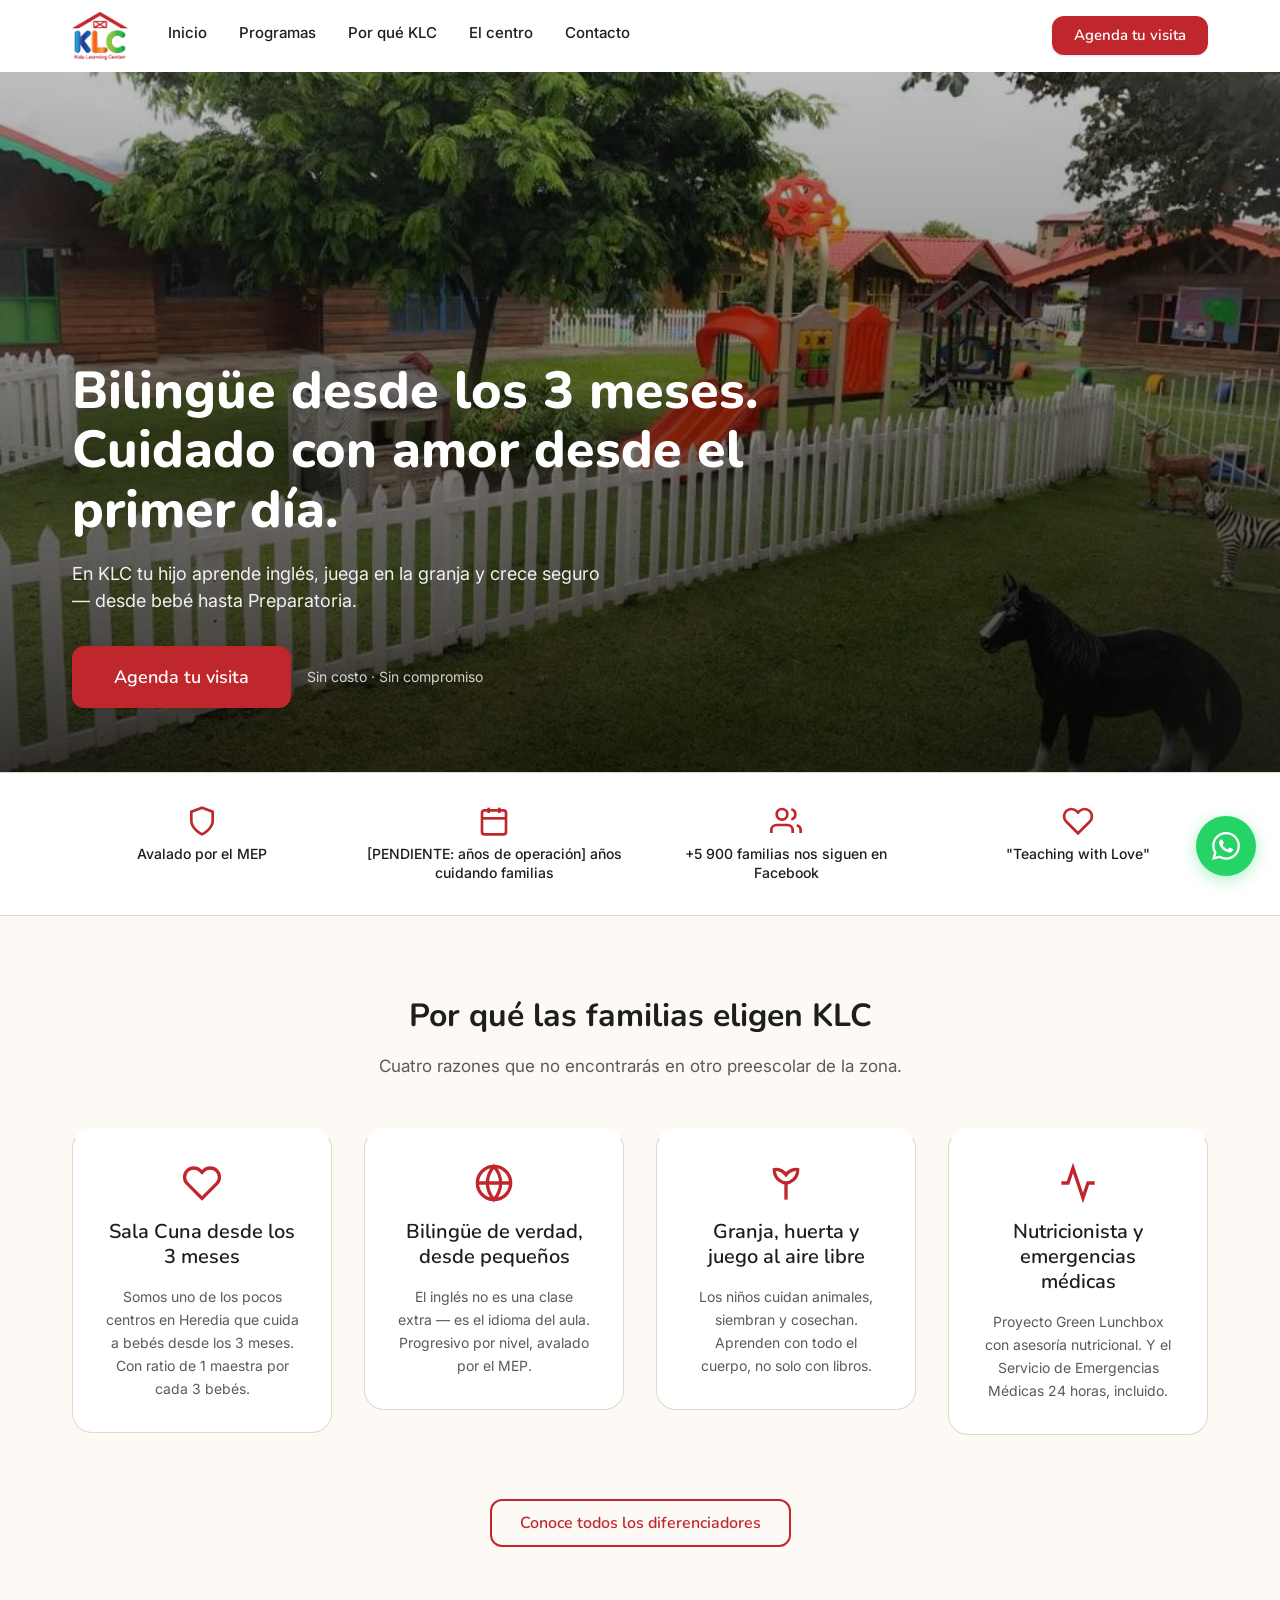
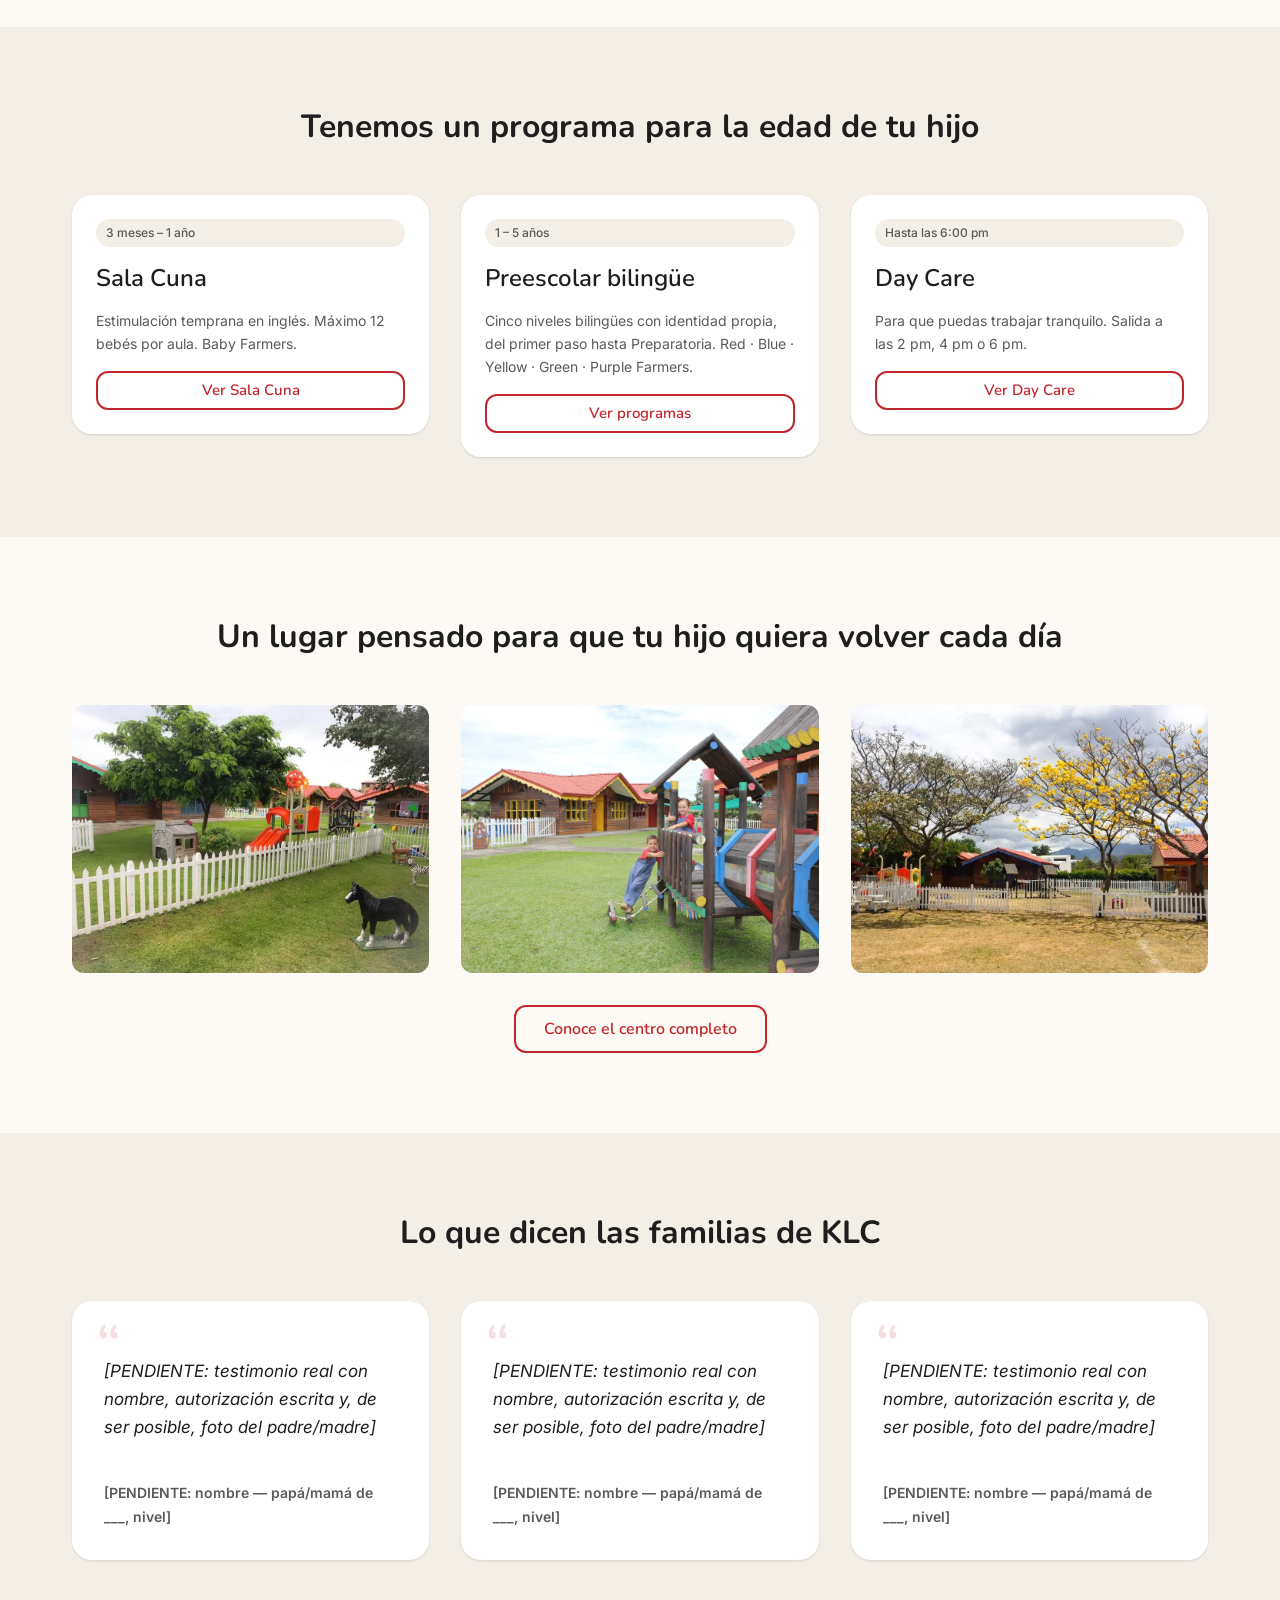
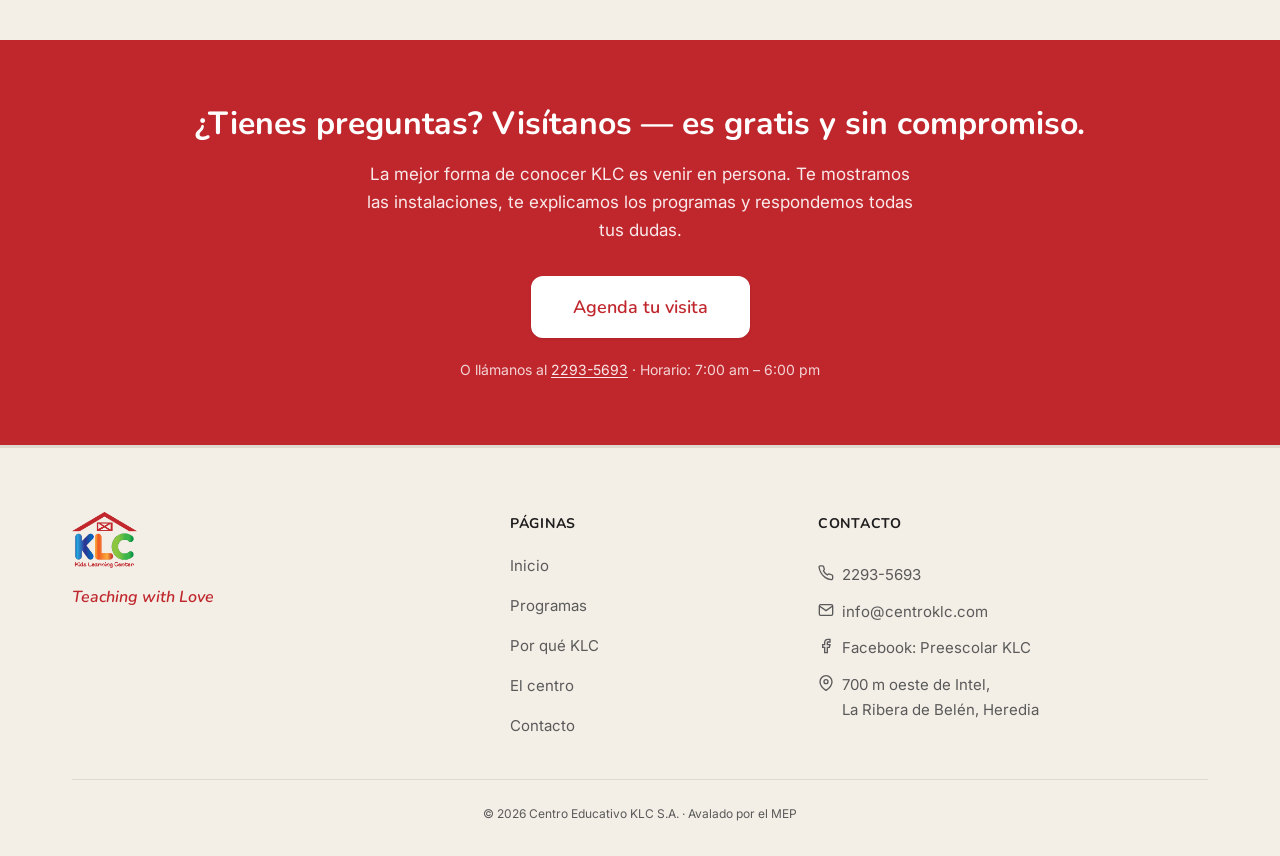
==== index.html @ 2ae2d53e "Lanzamiento inicial: sitio Centro KLC v1.0" ====
<!DOCTYPE html>
<html lang="es">
<head>
  <meta charset="UTF-8" />
  <meta name="viewport" content="width=device-width, initial-scale=1.0" />

  <!-- SEO básico -->
  <title>Centro KLC — Preescolar bilingüe en Belén, Heredia</title>
  <meta name="description" content="Preescolar bilingüe avalado por el MEP. Atendemos desde los 3 meses hasta Preparatoria en La Ribera de Belén. Agenda tu visita hoy." />
  <link rel="canonical" href="https://www.centroklc.com/" />

  <!-- Open Graph -->
  <meta property="og:title"       content="Centro KLC — Preescolar bilingüe en Belén, Heredia" />
  <meta property="og:description" content="Preescolar bilingüe avalado por el MEP. Desde los 3 meses hasta Preparatoria en La Ribera de Belén, Heredia. Agenda tu visita." />
  <meta property="og:image"       content="https://www.centroklc.com/assets/og/og-inicio.jpg" />
  <meta property="og:image:alt"   content="Centro KLC, preescolar bilingüe en La Ribera de Belén, Heredia, Costa Rica" />
  <meta property="og:url"         content="https://www.centroklc.com/" />
  <meta property="og:type"        content="website" />
  <meta property="og:locale"      content="es_CR" />
  <meta property="og:site_name"   content="Centro KLC" />

  <!-- Tipografías Google Fonts -->
  <link rel="preconnect" href="https://fonts.googleapis.com" />
  <link rel="preconnect" href="https://fonts.gstatic.com" crossorigin />
  <link href="https://fonts.googleapis.com/css2?family=Nunito:wght@600;700;800&family=Inter:wght@400;500;600&display=swap" rel="stylesheet" />

  <!-- CSS -->
  <link rel="stylesheet" href="css/tokens.css" />
  <link rel="stylesheet" href="css/main.css" />

  <!-- Schema.org: EducationalOrganization + ChildCare -->
  <script type="application/ld+json">
  {
    "@context": "https://schema.org",
    "@type": ["EducationalOrganization", "ChildCare"],
    "name": "Centro KLC — Kids Learning Center",
    "alternateName": "Centro KLC",
    "legalName": "Centro Educativo KLC S.A.",
    "description": "Preescolar bilingüe privado avalado por el MEP. Atendemos niños desde los 3 meses hasta Preparatoria en La Ribera de Belén, Heredia, Costa Rica.",
    "url": "https://www.centroklc.com",
    "logo": "https://www.centroklc.com/img/logo-klc-transparente.png",
    "image": "https://www.centroklc.com/assets/og/og-inicio.jpg",
    "telephone": "+50622935693",
    "email": "info@centroklc.com",
    "address": {
      "@type": "PostalAddress",
      "streetAddress": "700 metros oeste de Intel, La Ribera de Belén",
      "addressLocality": "Belén",
      "addressRegion": "Heredia",
      "addressCountry": "CR"
    },
    "openingHoursSpecification": [
      {
        "@type": "OpeningHoursSpecification",
        "dayOfWeek": ["Monday","Tuesday","Wednesday","Thursday","Friday"],
        "opens": "07:00",
        "closes": "18:00"
      }
    ],
    "sameAs": ["https://www.facebook.com/CentroKLC"],
    "accreditation": "Ministerio de Educación Pública de Costa Rica (MEP)",
    "currenciesAccepted": "CRC",
    "paymentAccepted": "Transferencia bancaria, SINPE"
  }
  </script>
</head>

<body>
  <!-- Enlace para saltar al contenido principal (accesibilidad con teclado) -->
  <a class="saltar-contenido" href="#contenido-principal">Saltar al contenido</a>

  <!-- =====================================================================
       HEADER
  ====================================================================== -->
  <header class="header" role="banner">
    <div class="contenedor">
      <div class="header__inner">
        <a class="header__logo" href="/" aria-label="Centro KLC — Inicio">
          <img src="img/logo-klc-transparente.png"
               alt="Logo de Centro KLC — Kids Learning Center, preescolar bilingüe en La Ribera de Belén, Heredia"
               width="160" height="48" />
        </a>

        <!-- Navegación escritorio -->
        <nav class="header__nav" aria-label="Navegación principal">
          <a href="/">Inicio</a>
          <a href="programas.html">Programas</a>
          <a href="por-que-klc.html">Por qué KLC</a>
          <a href="el-centro.html">El centro</a>
          <a href="contacto.html">Contacto</a>
        </nav>

        <!-- CTA escritorio -->
        <div class="header__cta">
          <!-- ← cambia aquí el número de WhatsApp cuando el cliente lo confirme -->
          <a href="https://wa.me/50600000000?text=Hola%2C%20quiero%20agendar%20una%20visita%20a%20Centro%20KLC"
             class="btn btn--primario btn--pequeno"
             target="_blank" rel="noopener noreferrer">
            Agenda tu visita
          </a>
          <!-- [PENDIENTE: número de WhatsApp institucional] -->
        </div>

        <!-- Botón hamburguesa (móvil) -->
        <button class="header__hamburguesa"
                aria-label="Abrir menú"
                aria-expanded="false"
                aria-controls="nav-drawer">
          <span></span>
          <span></span>
          <span></span>
        </button>
      </div>
    </div>
  </header>

  <!-- Overlay del menú móvil -->
  <div class="nav-overlay" aria-hidden="true"></div>

  <!-- Drawer de navegación móvil -->
  <nav id="nav-drawer" class="nav-drawer" aria-label="Menú móvil">
    <button class="nav-drawer__cerrar" aria-label="Cerrar menú">
      <!-- Ícono X -->
      <svg width="24" height="24" viewBox="0 0 24 24" fill="none" stroke="currentColor" stroke-width="2" aria-hidden="true">
        <line x1="18" y1="6" x2="6" y2="18"></line>
        <line x1="6" y1="6" x2="18" y2="18"></line>
      </svg>
    </button>

    <ul class="nav-drawer__lista">
      <li><a href="/">Inicio</a></li>
      <li><a href="programas.html">Programas</a></li>
      <li><a href="por-que-klc.html">Por qué KLC</a></li>
      <li><a href="el-centro.html">El centro</a></li>
      <li><a href="contacto.html">Contacto</a></li>
    </ul>

    <div class="nav-drawer__cta">
      <!-- ← cambia aquí el número de WhatsApp cuando el cliente lo confirme -->
      <a href="https://wa.me/50600000000?text=Hola%2C%20quiero%20agendar%20una%20visita%20a%20Centro%20KLC"
         class="btn btn--primario"
         target="_blank" rel="noopener noreferrer">
        Agenda tu visita
      </a>
      <!-- [PENDIENTE: número de WhatsApp institucional] -->
    </div>
  </nav>

  <!-- =====================================================================
       CONTENIDO PRINCIPAL
  ====================================================================== -->
  <main id="contenido-principal">

    <!-- SECCIÓN 1: HERO -->
    <section class="hero" aria-label="Presentación del centro">
      <picture>
        <source srcset="img/fachada-exterior.webp" type="image/webp">
        <img class="hero__imagen"
             src="img/fachada-exterior.jpg"
             alt="Niños jugando en el patio de Centro KLC, preescolar bilingüe en La Ribera de Belén, Heredia"
             width="1440" height="700"
             fetchpriority="high" />
      </picture>

      <div class="contenedor">
        <div class="hero__contenido">
          <h1 class="hero__titulo">
            Bilingüe desde los 3 meses.<br>
            Cuidado con amor desde el primer día.
          </h1>
          <p class="hero__subtitulo">
            En KLC tu hijo aprende inglés, juega en la granja y crece seguro<br>
            — desde bebé hasta Preparatoria.
          </p>
          <div class="hero__acciones">
            <!-- ← cambia aquí el número de WhatsApp cuando el cliente lo confirme -->
            <a href="https://wa.me/50600000000?text=Hola%2C%20quiero%20agendar%20una%20visita%20a%20Centro%20KLC"
               class="btn btn--primario btn--grande"
               target="_blank" rel="noopener noreferrer">
              Agenda tu visita
            </a>
            <!-- [PENDIENTE: número de WhatsApp institucional] -->
            <span class="hero__sin-compromiso">Sin costo · Sin compromiso</span>
          </div>
        </div>
      </div>
    </section>

    <!-- SECCIÓN 2: SEÑALES DE CONFIANZA -->
    <section class="senales-confianza" aria-label="Señales de confianza">
      <div class="contenedor">
        <ul class="senales-confianza__lista" role="list">
          <li class="senal">
            <svg class="senal__icono" viewBox="0 0 24 24" fill="none" stroke="currentColor" stroke-width="2" aria-hidden="true">
              <path d="M12 22s8-4 8-10V5l-8-3-8 3v7c0 6 8 10 8 10z"/>
            </svg>
            <span class="senal__texto">Avalado por el MEP</span>
          </li>
          <li class="senal">
            <svg class="senal__icono" viewBox="0 0 24 24" fill="none" stroke="currentColor" stroke-width="2" aria-hidden="true">
              <rect x="3" y="4" width="18" height="18" rx="2" ry="2"/>
              <line x1="16" y1="2" x2="16" y2="6"/>
              <line x1="8" y1="2" x2="8" y2="6"/>
              <line x1="3" y1="10" x2="21" y2="10"/>
            </svg>
            <!-- ← cuando el cliente confirme los años de operación, reemplaza este texto -->
            <span class="senal__texto">[PENDIENTE: años de operación] años cuidando familias</span>
          </li>
          <li class="senal">
            <svg class="senal__icono" viewBox="0 0 24 24" fill="none" stroke="currentColor" stroke-width="2" aria-hidden="true">
              <path d="M17 21v-2a4 4 0 0 0-4-4H5a4 4 0 0 0-4 4v2"/>
              <circle cx="9" cy="7" r="4"/>
              <path d="M23 21v-2a4 4 0 0 0-3-3.87"/>
              <path d="M16 3.13a4 4 0 0 1 0 7.75"/>
            </svg>
            <span class="senal__texto">+5 900 familias nos siguen en Facebook</span>
          </li>
          <li class="senal">
            <svg class="senal__icono" viewBox="0 0 24 24" fill="none" stroke="currentColor" stroke-width="2" aria-hidden="true">
              <path d="M20.84 4.61a5.5 5.5 0 0 0-7.78 0L12 5.67l-1.06-1.06a5.5 5.5 0 0 0-7.78 7.78l1.06 1.06L12 21.23l7.78-7.78 1.06-1.06a5.5 5.5 0 0 0 0-7.78z"/>
            </svg>
            <span class="senal__texto">"Teaching with Love"</span>
          </li>
        </ul>
      </div>
    </section>

    <!-- SECCIÓN 3: QUÉ HACEMOS DIFERENTE -->
    <section class="seccion" aria-labelledby="diferenciadores-titulo">
      <div class="contenedor">
        <div class="seccion__encabezado">
          <h2 class="seccion__titulo" id="diferenciadores-titulo">Por qué las familias eligen KLC</h2>
          <p class="seccion__subtitulo">Cuatro razones que no encontrarás en otro preescolar de la zona.</p>
        </div>

        <ul class="grid-tarjetas grid-tarjetas--4" role="list">
          <li>
            <article class="card-diferenciador">
              <svg class="card-diferenciador__icono" viewBox="0 0 24 24" fill="none" stroke="currentColor" stroke-width="2" aria-hidden="true">
                <path d="M20.84 4.61a5.5 5.5 0 0 0-7.78 0L12 5.67l-1.06-1.06a5.5 5.5 0 0 0-7.78 7.78l1.06 1.06L12 21.23l7.78-7.78 1.06-1.06a5.5 5.5 0 0 0 0-7.78z"/>
              </svg>
              <h3 class="card-diferenciador__titulo">Sala Cuna desde los 3 meses</h3>
              <p class="card-diferenciador__texto">Somos uno de los pocos centros en Heredia que cuida a bebés desde los 3 meses. Con ratio de 1 maestra por cada 3 bebés.</p>
            </article>
          </li>
          <li>
            <article class="card-diferenciador">
              <svg class="card-diferenciador__icono" viewBox="0 0 24 24" fill="none" stroke="currentColor" stroke-width="2" aria-hidden="true">
                <circle cx="12" cy="12" r="10"/>
                <line x1="2" y1="12" x2="22" y2="12"/>
                <path d="M12 2a15.3 15.3 0 0 1 4 10 15.3 15.3 0 0 1-4 10 15.3 15.3 0 0 1-4-10 15.3 15.3 0 0 1 4-10z"/>
              </svg>
              <h3 class="card-diferenciador__titulo">Bilingüe de verdad, desde pequeños</h3>
              <p class="card-diferenciador__texto">El inglés no es una clase extra — es el idioma del aula. Progresivo por nivel, avalado por el MEP.</p>
            </article>
          </li>
          <li>
            <article class="card-diferenciador">
              <svg class="card-diferenciador__icono" viewBox="0 0 24 24" fill="none" stroke="currentColor" stroke-width="2" aria-hidden="true">
                <path d="M12 22V12"/>
                <path d="M12 12C10 12 5 10 5 4c0 0 4-1 7 3 3-4 7-3 7-3 0 6-5 8-7 8z"/>
              </svg>
              <h3 class="card-diferenciador__titulo">Granja, huerta y juego al aire libre</h3>
              <p class="card-diferenciador__texto">Los niños cuidan animales, siembran y cosechan. Aprenden con todo el cuerpo, no solo con libros.</p>
            </article>
          </li>
          <li>
            <article class="card-diferenciador">
              <svg class="card-diferenciador__icono" viewBox="0 0 24 24" fill="none" stroke="currentColor" stroke-width="2" aria-hidden="true">
                <path d="M22 12h-4l-3 9L9 3l-3 9H2"/>
              </svg>
              <h3 class="card-diferenciador__titulo">Nutricionista y emergencias médicas</h3>
              <p class="card-diferenciador__texto">Proyecto Green Lunchbox con asesoría nutricional. Y el Servicio de Emergencias Médicas 24 horas, incluido.</p>
            </article>
          </li>
        </ul>

        <p class="seccion__enlace-pie">
          <a href="por-que-klc.html" class="btn btn--secundario mt-8">Conoce todos los diferenciadores</a>
        </p>
      </div>
    </section>

    <!-- SECCIÓN 4: RESUMEN DE PROGRAMAS -->
    <section class="seccion seccion--alt" id="programas-resumen" aria-labelledby="programas-titulo">
      <div class="contenedor">
        <div class="seccion__encabezado">
          <h2 class="seccion__titulo" id="programas-titulo">Tenemos un programa para la edad de tu hijo</h2>
        </div>

        <ul class="grid-tarjetas grid-tarjetas--3" role="list">
          <li>
            <article class="card-programa farmer--baby">
              <span class="card-programa__rango">3 meses – 1 año</span>
              <h3 class="card-programa__titulo">Sala Cuna</h3>
              <p class="card-programa__texto">Estimulación temprana en inglés. Máximo 12 bebés por aula. Baby Farmers.</p>
              <a href="programas.html#sala-cuna" class="btn btn--secundario btn--pequeno">Ver Sala Cuna</a>
            </article>
          </li>
          <li>
            <article class="card-programa farmer--blue">
              <span class="card-programa__rango">1 – 5 años</span>
              <h3 class="card-programa__titulo">Preescolar bilingüe</h3>
              <p class="card-programa__texto">Cinco niveles bilingües con identidad propia, del primer paso hasta Preparatoria. Red · Blue · Yellow · Green · Purple Farmers.</p>
              <a href="programas.html#preescolar" class="btn btn--secundario btn--pequeno">Ver programas</a>
            </article>
          </li>
          <li>
            <article class="card-programa farmer--green">
              <span class="card-programa__rango">Hasta las 6:00 pm</span>
              <h3 class="card-programa__titulo">Day Care</h3>
              <p class="card-programa__texto">Para que puedas trabajar tranquilo. Salida a las 2 pm, 4 pm o 6 pm.</p>
              <a href="programas.html#day-care" class="btn btn--secundario btn--pequeno">Ver Day Care</a>
            </article>
          </li>
        </ul>
      </div>
    </section>

    <!-- SECCIÓN 5: EL CENTRO EN IMÁGENES -->
    <section class="seccion" aria-labelledby="galeria-inicio-titulo">
      <div class="contenedor">
        <div class="seccion__encabezado">
          <h2 class="seccion__titulo" id="galeria-inicio-titulo">Un lugar pensado para que tu hijo quiera volver cada día</h2>
        </div>

        <ul class="grid-tarjetas grid-tarjetas--3" role="list">
          <li>
            <figure class="galeria__item galeria-figura">
              <picture>
                <source srcset="img/fachada-exterior.webp" type="image/webp">
                <img src="img/fachada-exterior.jpg"
                     alt="Fachada exterior de Centro KLC, La Ribera de Belén, Heredia"
                     width="400" height="300"
                     loading="lazy" />
              </picture>
            </figure>
          </li>
          <li>
            <figure class="galeria__item galeria-figura">
              <picture>
                <source srcset="img/patio-juegos.webp" type="image/webp">
                <img src="img/patio-juegos.jpg"
                     alt="Área de juegos al aire libre de Centro KLC"
                     width="400" height="300"
                     loading="lazy" />
              </picture>
            </figure>
          </li>
          <li>
            <figure class="galeria__item galeria-figura">
              <picture>
                <source srcset="img/granja-animales.webp" type="image/webp">
                <img src="img/granja-animales.jpg"
                     alt="Granja con animales de Centro KLC — parte del aprendizaje vivencial"
                     width="400" height="300"
                     loading="lazy" />
              </picture>
            </figure>
          </li>
        </ul>

        <p class="seccion__enlace-pie mt-8">
          <a href="el-centro.html" class="btn btn--secundario">Conoce el centro completo</a>
        </p>
      </div>
    </section>

    <!-- SECCIÓN 6: TESTIMONIOS -->
    <section class="seccion seccion--alt" id="testimonios" aria-labelledby="testimonios-titulo">
      <div class="contenedor">
        <div class="seccion__encabezado">
          <h2 class="seccion__titulo" id="testimonios-titulo">Lo que dicen las familias de KLC</h2>
        </div>

        <div class="grid-tarjetas grid-tarjetas--3">
          <article class="testimonio-card">
            <p class="testimonio-card__texto">
              [PENDIENTE: testimonio real con nombre, autorización escrita y, de ser posible, foto del padre/madre]
            </p>
            <footer>
              <p class="testimonio-card__autor">[PENDIENTE: nombre — papá/mamá de ___, nivel]</p>
            </footer>
          </article>
          <article class="testimonio-card">
            <p class="testimonio-card__texto">
              [PENDIENTE: testimonio real con nombre, autorización escrita y, de ser posible, foto del padre/madre]
            </p>
            <footer>
              <p class="testimonio-card__autor">[PENDIENTE: nombre — papá/mamá de ___, nivel]</p>
            </footer>
          </article>
          <article class="testimonio-card">
            <p class="testimonio-card__texto">
              [PENDIENTE: testimonio real con nombre, autorización escrita y, de ser posible, foto del padre/madre]
            </p>
            <footer>
              <p class="testimonio-card__autor">[PENDIENTE: nombre — papá/mamá de ___, nivel]</p>
            </footer>
          </article>
        </div>
      </div>
    </section>

    <!-- SECCIÓN 7: CTA FINAL -->
    <section class="banda-cta" aria-labelledby="cta-final-titulo">
      <div class="contenedor">
        <h2 class="banda-cta__titulo" id="cta-final-titulo">¿Tienes preguntas? Visítanos — es gratis y sin compromiso.</h2>
        <p class="banda-cta__texto">
          La mejor forma de conocer KLC es venir en persona.
          Te mostramos las instalaciones, te explicamos los programas y respondemos todas tus dudas.
        </p>
        <!-- ← cambia aquí el número de WhatsApp cuando el cliente lo confirme -->
        <a href="https://wa.me/50600000000?text=Hola%2C%20quiero%20agendar%20una%20visita%20a%20Centro%20KLC"
           class="btn btn--primario btn--grande"
           target="_blank" rel="noopener noreferrer">
          Agenda tu visita
        </a>
        <!-- [PENDIENTE: número de WhatsApp institucional] -->
        <p class="banda-cta__pie">O llámanos al <a href="tel:+50622935693" class="enlace-telefono-cta">2293-5693</a> · Horario: 7:00 am – 6:00 pm</p>
      </div>
    </section>

  </main>

  <!-- =====================================================================
       FOOTER
  ====================================================================== -->
  <footer class="footer" role="contentinfo">
    <div class="contenedor">
      <div class="footer__grid">
        <!-- Columna 1: marca -->
        <div class="footer__marca">
          <img class="footer__logo"
               src="img/logo-klc-transparente.png"
               alt="Logo Centro KLC"
               width="140" height="56"
               loading="lazy" />
          <p class="footer__lema">Teaching with Love</p>
        </div>

        <!-- Columna 2: navegación -->
        <nav aria-label="Navegación del pie de página">
          <p class="footer__col-titulo">Páginas</p>
          <ul class="footer__nav">
            <li><a href="/">Inicio</a></li>
            <li><a href="programas.html">Programas</a></li>
            <li><a href="por-que-klc.html">Por qué KLC</a></li>
            <li><a href="el-centro.html">El centro</a></li>
            <li><a href="contacto.html">Contacto</a></li>
          </ul>
        </nav>

        <!-- Columna 3: contacto -->
        <address class="footer__contacto" style="font-style: normal;">
          <p class="footer__col-titulo">Contacto</p>

          <!-- ← cambia aquí el teléfono si cambia -->
          <div class="footer__dato">
            <svg width="16" height="16" viewBox="0 0 24 24" fill="none" stroke="currentColor" stroke-width="2" aria-hidden="true">
              <path d="M22 16.92v3a2 2 0 0 1-2.18 2 19.79 19.79 0 0 1-8.63-3.07A19.5 19.5 0 0 1 4.69 12 19.79 19.79 0 0 1 1.61 3.41 2 2 0 0 1 3.59 1.21h3a2 2 0 0 1 2 1.72 12.84 12.84 0 0 0 .7 2.81 2 2 0 0 1-.45 2.11L8.09 8.91a16 16 0 0 0 5.99 6l.82-.82a2 2 0 0 1 2.11-.45 12.84 12.84 0 0 0 2.81.7A2 2 0 0 1 21.73 16l.19.92z"/>
            </svg>
            <a href="tel:+50622935693">2293-5693</a>
          </div>

          <div class="footer__dato">
            <svg width="16" height="16" viewBox="0 0 24 24" fill="none" stroke="currentColor" stroke-width="2" aria-hidden="true">
              <path d="M4 4h16c1.1 0 2 .9 2 2v12c0 1.1-.9 2-2 2H4c-1.1 0-2-.9-2-2V6c0-1.1.9-2 2-2z"/>
              <polyline points="22,6 12,13 2,6"/>
            </svg>
            <a href="mailto:info@centroklc.com">info@centroklc.com</a>
          </div>

          <div class="footer__dato">
            <svg width="16" height="16" viewBox="0 0 24 24" fill="none" stroke="currentColor" stroke-width="2" aria-hidden="true">
              <path d="M18 2h-3a5 5 0 0 0-5 5v3H7v4h3v8h4v-8h3l1-4h-4V7a1 1 0 0 1 1-1h3z"/>
            </svg>
            <a href="https://www.facebook.com/CentroKLC" target="_blank" rel="noopener noreferrer">
              Facebook: Preescolar KLC
            </a>
          </div>

          <div class="footer__dato">
            <svg width="16" height="16" viewBox="0 0 24 24" fill="none" stroke="currentColor" stroke-width="2" aria-hidden="true">
              <path d="M21 10c0 7-9 13-9 13s-9-6-9-13a9 9 0 0 1 18 0z"/>
              <circle cx="12" cy="10" r="3"/>
            </svg>
            <span>700 m oeste de Intel,<br>La Ribera de Belén, Heredia</span>
          </div>
        </address>
      </div>

      <!-- Barra inferior -->
      <div class="footer__barra">
        <p>© 2026 Centro Educativo KLC S.A. · Avalado por el MEP</p>
      </div>
    </div>
  </footer>

  <!-- =====================================================================
       BOTÓN FLOTANTE WHATSAPP
  ====================================================================== -->
  <!-- ← cambia aquí el número de WhatsApp cuando el cliente lo confirme -->
  <a href="https://wa.me/50600000000?text=Hola%2C%20quiero%20agendar%20una%20visita%20a%20Centro%20KLC"
     class="whatsapp-flotante"
     target="_blank"
     rel="noopener noreferrer"
     aria-label="Agenda tu visita por WhatsApp">
    <!-- Ícono SVG de WhatsApp (inline, sin fuente externa) -->
    <svg class="whatsapp-flotante__icono" viewBox="0 0 24 24" fill="currentColor" aria-hidden="true">
      <path d="M17.472 14.382c-.297-.149-1.758-.867-2.03-.967-.273-.099-.471-.148-.67.15-.197.297-.767.966-.94 1.164-.173.199-.347.223-.644.075-.297-.15-1.255-.463-2.39-1.475-.883-.788-1.48-1.761-1.653-2.059-.173-.297-.018-.458.13-.606.134-.133.298-.347.446-.52.149-.174.198-.298.298-.497.099-.198.05-.371-.025-.52-.075-.149-.669-1.612-.916-2.207-.242-.579-.487-.5-.669-.51-.173-.008-.371-.01-.57-.01-.198 0-.52.074-.792.372-.272.297-1.04 1.016-1.04 2.479 0 1.462 1.065 2.875 1.213 3.074.149.198 2.096 3.2 5.077 4.487.709.306 1.262.489 1.694.625.712.227 1.36.195 1.871.118.571-.085 1.758-.719 2.006-1.413.248-.694.248-1.289.173-1.413-.074-.124-.272-.198-.57-.347m-5.421 7.403h-.004a9.87 9.87 0 0 1-5.031-1.378l-.361-.214-3.741.982.998-3.648-.235-.374a9.86 9.86 0 0 1-1.51-5.26c.001-5.45 4.436-9.884 9.888-9.884 2.64 0 5.122 1.03 6.988 2.898a9.825 9.825 0 0 1 2.893 6.994c-.003 5.45-4.437 9.884-9.885 9.884m8.413-18.297A11.815 11.815 0 0 0 12.05 0C5.495 0 .16 5.335.157 11.892c0 2.096.547 4.142 1.588 5.945L.057 24l6.305-1.654a11.882 11.882 0 0 0 5.683 1.448h.005c6.554 0 11.89-5.335 11.893-11.893a11.821 11.821 0 0 0-3.48-8.413z"/>
    </svg>
    <span class="whatsapp-flotante__texto">Agenda tu visita</span>
  </a>
  <!-- [PENDIENTE: número de WhatsApp institucional] -->

  <script src="js/main.js"></script>
</body>
</html>
---- css/tokens.css ----
/*
 * tokens.css — Variables de diseño de Centro KLC
 * Fase 3 · 2026-11-14
 *
 * CÓMO USAR ESTE ARCHIVO
 * ----------------------
 * Este archivo define todos los colores, tipografías y medidas del sitio.
 * Si necesita cambiar algo del aspecto del sitio, busque la variable
 * correspondiente aquí y modifique solo ese valor.
 *
 * Por ejemplo: si KLC cambia su color principal, busque "--color-rojo"
 * y cambie el código hexadecimal. El cambio se aplica en todo el sitio.
 *
 * IMPORTANTE: no cambie los nombres de las variables (la parte que empieza
 * con "--"), solo los valores que están a la derecha de los dos puntos.
 */

:root {

  /* ==========================================================================
     COLORES PRINCIPALES DE MARCA
     Derivados del logo de KLC. No los cambie sin aprobación.
     ========================================================================== */

  /* Rojo — color principal del sitio (techo del granero y texto del logo) */
  --color-rojo:          #C0272D;
  --color-rojo-hover:    #A01E23; /* Versión más oscura para hover de botones */

  /* Azul — confianza e institucionalidad (letra K del logo) */
  --color-azul:          #1A4A9B;
  --color-azul-claro:    #EEF3FB; /* Fondo muy pálido para tarjetas azules */

  /* Naranja — energía y dinamismo (letra L del logo) */
  /* ATENCIÓN: el naranja original del logo (#F7941D) no es suficientemente
     oscuro para usarse en texto sobre fondo blanco.
     Use --color-naranja-texto para texto, y --color-naranja solo para íconos. */
  --color-naranja:       #E8820C; /* Para íconos y texto grande (≥18px) */
  --color-naranja-texto: #B5620A; /* Para texto de cuerpo sobre fondo blanco */

  /* Verde — naturaleza, salud, granja (letra C del logo) */
  --color-verde:         #2A8A36;
  --color-verde-claro:   #EDF7EE; /* Fondo muy pálido para tarjetas verdes */

  /* Amarillo — nivel Pre-Kinder (Yellow Farmers) */
  --color-amarillo:       #D4A010;
  --color-amarillo-fondo: #FDF8E6;

  /* Violeta — nivel Preparatoria (Purple Farmers) */
  --color-violeta:        #6B3FA0;
  --color-violeta-claro:  #F3EEFB;

  /* Verde WhatsApp — SOLO para el botón de WhatsApp, no reutilizar */
  --color-whatsapp:       #25D366;
  --color-whatsapp-hover: #1EA853;


  /* ==========================================================================
     COLORES DE LOS GRUPOS FARMERS
     Cada nivel tiene su color de acento y su color de fondo de tarjeta.
     ========================================================================== */

  /* Sala Cuna — Baby Farmers (melocotón suave, evoca cuidado de bebés) */
  --color-farmer-baby:        #F4A580;
  --color-farmer-baby-fondo:  #FEF5F0;

  /* Pre-Maternal — Red Farmers */
  --color-farmer-red:         #C0272D; /* Mismo que --color-rojo */
  --color-farmer-red-fondo:   #FEF0F0;

  /* Maternal — Blue Farmers */
  --color-farmer-blue:        #1A4A9B; /* Mismo que --color-azul */
  --color-farmer-blue-fondo:  #EEF3FB;

  /* Pre-Kinder — Yellow Farmers */
  --color-farmer-yellow:        #D4A010;
  --color-farmer-yellow-fondo:  #FDF8E6;

  /* Kinder — Green Farmers */
  --color-farmer-green:        #2A8A36; /* Mismo que --color-verde */
  --color-farmer-green-fondo:  #EDF7EE;

  /* Preparatoria — Purple Farmers */
  --color-farmer-purple:        #6B3FA0;
  --color-farmer-purple-fondo:  #F3EEFB;


  /* ==========================================================================
     FONDOS Y NEUTROS
     ========================================================================== */

  /* Fondo principal del sitio — crema suave, más cálido que el blanco puro */
  /* Si prefiere fondo blanco puro, cambie este valor a: #FFFFFF */
  --color-fondo:      #FDFAF6;

  /* Fondo de secciones alternadas — un tono más oscuro para diferenciar bandas */
  --color-fondo-alt:  #F3EEE6;

  /* Blanco puro — para tarjetas, header, modal */
  --color-blanco:     #FFFFFF;

  /* Texto principal — gris carbón (evita el negro puro para mayor calidez) */
  --color-texto:        #1E1E1E;

  /* Texto secundario — metadatos, fechas, pies de tarjeta */
  --color-texto-suave:  #5A5A5A;

  /* Bordes — separadores y marcos de tarjetas */
  --color-borde:        #E0D9CE;


  /* ==========================================================================
     TIPOGRAFÍA
     Nunito para títulos y botones | Inter para cuerpo y formularios.
     Ambas se cargan desde Google Fonts en cada HTML:
       <link href="https://fonts.googleapis.com/css2?
         family=Nunito:wght@600;700;800&
         family=Inter:wght@400;500;600&
         display=swap" rel="stylesheet">
     ========================================================================== */

  --font-heading: 'Nunito', sans-serif;  /* Títulos, botones, lema */
  --font-body:    'Inter', sans-serif;   /* Cuerpo, formularios, tablas */


  /* ==========================================================================
     ESCALA TIPOGRÁFICA
     Los tamaños en "rem" son relativos al tamaño base del navegador (16px).
     1rem = 16px | 1.5rem = 24px | 2rem = 32px
     ========================================================================== */

  /* Tamaños para móvil (base, mobile-first) */
  --font-size-hero:    2.25rem;    /* 36px — título del hero en inicio */
  --font-size-h1:      2rem;       /* 32px — encabezado de página */
  --font-size-h2:      1.625rem;   /* 26px — secciones principales */
  --font-size-h3:      1.25rem;    /* 20px — subtítulos de sección */
  --font-size-h4:      1.125rem;   /* 18px — títulos de tarjeta */
  --font-size-body:    1rem;       /* 16px — cuerpo de texto */
  --font-size-label:   0.9375rem;  /* 15px — etiquetas de formulario, navegación */
  --font-size-small:   0.875rem;   /* 14px — metadatos, fechas */
  --font-size-caption: 0.75rem;    /* 12px — pies de foto, notas */
  --font-size-btn:     1rem;       /* 16px — texto de botones */

  /* Pesos tipográficos */
  --font-weight-regular:    400;
  --font-weight-medium:     500;
  --font-weight-semibold:   600;
  --font-weight-bold:       700;
  --font-weight-extrabold:  800;

  /* Altura de línea */
  --line-height-tight:   1.15;  /* Títulos grandes, una sola línea */
  --line-height-heading: 1.25;  /* Encabezados de sección */
  --line-height-body:    1.65;  /* Cuerpo de texto — espacioso para lectura cómoda */
  --line-height-compact: 1.4;   /* Etiquetas, navegación */


  /* ==========================================================================
     ESPACIADO
     Base: 4px. Todos los espacios son múltiplos de 4.
     Úselos siempre en lugar de valores específicos como "15px" o "22px".
     ========================================================================== */

  --space-1:  4px;    /* Mínimo — entre ícono e texto en la misma línea */
  --space-2:  8px;    /* Padding de chips y badges pequeños */
  --space-3:  12px;   /* Gaps entre elementos en fila */
  --space-4:  16px;   /* Padding de botones (vertical), gaps de contenido */
  --space-5:  20px;   /* Separación entre párrafos */
  --space-6:  24px;   /* Padding interno de tarjetas en móvil */
  --space-8:  32px;   /* Espacio entre componentes dentro de una sección */
  --space-10: 40px;   /* Separación entre secciones en móvil */
  --space-12: 48px;   /* Padding horizontal del contenedor en tablet */
  --space-16: 64px;   /* Separación entre secciones en escritorio */
  --space-20: 80px;   /* Padding vertical de secciones principales (escritorio) */
  --space-24: 96px;   /* Margen superior de páginas internas */
  --space-32: 128px;  /* Solo para el hero — espacio generoso antes del CTA */


  /* ==========================================================================
     GRID Y CONTENEDOR
     ========================================================================== */

  /* Ancho máximo del contenido (el sitio nunca se ve más ancho que esto) */
  --max-width-container: 1200px;

  /* Gap entre columnas de tarjetas */
  --gap-grid:        24px;
  --gap-grid-lg:     32px; /* En escritorio */


  /* ==========================================================================
     BREAKPOINTS
     Para usar en @media queries en otros archivos CSS.
     Ejemplo: @media (min-width: var(--bp-tablet)) { ... }
     ATENCIÓN: las variables CSS no funcionan dentro de @media directamente.
     Use los valores numéricos en @media: 768px, no var(--bp-tablet).
     Estos tokens son para documentación y referencia.
     ========================================================================== */

  --bp-mobile:  360px;   /* Base — diseño de una columna */
  --bp-tablet:  768px;   /* Dos columnas, header con navegación completa */
  --bp-desktop: 1280px;  /* Tres o cuatro columnas, contenedor a su ancho máximo */


  /* ==========================================================================
     RADIOS DE BORDE (border-radius)
     Esquinas redondeadas — más grandes = más amigable y menos corporativo.
     ========================================================================== */

  --radius-sm:   6px;      /* Chips, badges, inputs */
  --radius-md:   12px;     /* Botones, tarjetas pequeñas */
  --radius-lg:   20px;     /* Tarjetas principales, Farmer Cards */
  --radius-xl:   32px;     /* Secciones hero, modales */
  --radius-full: 9999px;   /* Círculos — botón WhatsApp, avatares, pills */


  /* ==========================================================================
     SOMBRAS
     De menor a mayor elevación visual.
     ========================================================================== */

  /* Sombra suave — tarjetas en reposo, inputs */
  --shadow-sm: 0 1px 3px rgba(0, 0, 0, 0.08), 0 1px 2px rgba(0, 0, 0, 0.04);

  /* Sombra media — tarjetas al hover, header sticky */
  --shadow-md: 0 4px 12px rgba(0, 0, 0, 0.10), 0 2px 4px rgba(0, 0, 0, 0.06);

  /* Sombra grande — menú móvil desplegado, modales */
  --shadow-lg: 0 10px 30px rgba(0, 0, 0, 0.12), 0 4px 8px rgba(0, 0, 0, 0.06);

  /* Sombra del botón flotante de WhatsApp — tinte verde característico */
  --shadow-whatsapp: 0 4px 16px rgba(37, 211, 102, 0.35);


  /* ==========================================================================
     TRANSICIONES
     Velocidades estándar para animaciones de interfaz.
     ========================================================================== */

  --transition-fast:   150ms ease;   /* Hover de botones, cambio de color */
  --transition-normal: 200ms ease;   /* Hover de tarjetas, apertura de menú */
  --transition-slow:   300ms ease;   /* Entrada de secciones, animaciones */


  /* ==========================================================================
     Z-INDEX
     Capas de apilamiento para elementos flotantes y superpuestos.
     ========================================================================== */

  --z-base:       1;      /* Contenido normal */
  --z-raised:     10;     /* Tarjetas al hover */
  --z-header:     50;     /* Header sticky */
  --z-overlay:    80;     /* Overlay oscuro del menú móvil */
  --z-drawer:     90;     /* Menú drawer en móvil */
  --z-whatsapp:   100;    /* Botón flotante WhatsApp — siempre encima de todo */

}


/* ==========================================================================
   TIPOGRAFÍA RESPONSIVE
   En escritorio, algunos tamaños de fuente aumentan.
   ========================================================================== */

@media (min-width: 768px) {
  :root {
    --font-size-hero: 3.25rem;    /* 52px en escritorio */
    --font-size-h1:   2.75rem;    /* 44px en escritorio */
    --font-size-h2:   2rem;       /* 32px en escritorio */
    --font-size-h3:   1.5rem;     /* 24px en escritorio */
    --font-size-h4:   1.25rem;    /* 20px en escritorio */
    --font-size-body: 1.0625rem;  /* 17px en escritorio — ligeramente más grande */

    --gap-grid: 32px; /* Gap más generoso en tablet y escritorio */
  }
}
---- css/main.css ----
/*
 * main.css — Estilos base de Centro KLC
 * Fase 5 · 2026-11-14
 *
 * ESTRUCTURA:
 * 1. Reset y base
 * 2. Tipografía
 * 3. Contenedor y grid
 * 4. Componentes globales (header, footer, botón flotante)
 * 5. Botones
 * 6. Secciones comunes (hero, encabezado de página, bandas CTA)
 * 7. Tarjetas (diferenciadores, Farmer Cards, resumen de programas)
 * 8. Galería
 * 9. Formulario de contacto
 * 10. Tablas
 * 11. Accesibilidad
 */


/* ==========================================================================
   1. RESET Y BASE
   ========================================================================== */

*,
*::before,
*::after {
  box-sizing: border-box;
  margin: 0;
  padding: 0;
}

html {
  scroll-behavior: smooth;
}

/* Respeta la preferencia del usuario de no animar */
@media (prefers-reduced-motion: reduce) {
  html {
    scroll-behavior: auto;
  }

  *,
  *::before,
  *::after {
    animation-duration: 0.01ms !important;
    animation-iteration-count: 1 !important;
    transition-duration: 0.01ms !important;
  }
}

body {
  background-color: var(--color-fondo);
  color: var(--color-texto);
  font-family: var(--font-body);
  font-size: var(--font-size-body);
  font-weight: var(--font-weight-regular);
  line-height: var(--line-height-body);
  min-height: 100vh;
}

img {
  display: block;
  max-width: 100%;
  height: auto;
}

a {
  color: var(--color-azul);
  text-decoration: underline;
  text-underline-offset: 2px;
  transition: color var(--transition-fast);
}

a:hover {
  color: var(--color-rojo);
}

ul,
ol {
  list-style: none;
}

/* Enlace "saltar al contenido" para teclado */
.saltar-contenido {
  position: absolute;
  top: -100px;
  left: var(--space-4);
  background: var(--color-rojo);
  color: #fff;
  padding: var(--space-2) var(--space-4);
  border-radius: var(--radius-md);
  font-family: var(--font-body);
  font-weight: var(--font-weight-semibold);
  text-decoration: none;
  z-index: 999;
  transition: top var(--transition-fast);
}

.saltar-contenido:focus {
  top: var(--space-4);
  color: #fff;
}


/* ==========================================================================
   2. TIPOGRAFÍA
   ========================================================================== */

h1,
h2,
h3,
h4,
h5,
h6 {
  font-family: var(--font-heading);
  color: var(--color-texto);
  line-height: var(--line-height-heading);
}

h1 { font-size: var(--font-size-h1); font-weight: var(--font-weight-bold); }
h2 { font-size: var(--font-size-h2); font-weight: var(--font-weight-bold); }
h3 { font-size: var(--font-size-h3); font-weight: var(--font-weight-semibold); }
h4 { font-size: var(--font-size-h4); font-weight: var(--font-weight-semibold); }

p {
  margin-bottom: var(--space-5);
}

p:last-child {
  margin-bottom: 0;
}

strong {
  font-weight: var(--font-weight-semibold);
}


/* ==========================================================================
   3. CONTENEDOR Y GRID
   ========================================================================== */

.contenedor {
  width: 100%;
  max-width: var(--max-width-container);
  margin-inline: auto;
  padding-inline: var(--space-6);
}

@media (min-width: 768px) {
  .contenedor {
    padding-inline: var(--space-12);
  }
}

@media (min-width: 1280px) {
  .contenedor {
    padding-inline: var(--space-8);
  }
}

/* Grid genérico de tarjetas */
.grid-tarjetas {
  display: grid;
  gap: var(--gap-grid);
  grid-template-columns: 1fr;
}

@media (min-width: 768px) {
  .grid-tarjetas--2 {
    grid-template-columns: repeat(2, 1fr);
  }

  .grid-tarjetas--3 {
    grid-template-columns: repeat(2, 1fr);
  }
}

@media (min-width: 1280px) {
  .grid-tarjetas--3 {
    grid-template-columns: repeat(3, 1fr);
  }

  .grid-tarjetas--4 {
    grid-template-columns: repeat(4, 1fr);
  }
}


/* ==========================================================================
   4. HEADER
   ========================================================================== */

.header {
  position: sticky;
  top: 0;
  z-index: var(--z-header);
  background-color: var(--color-blanco);
  height: 60px;
  display: flex;
  align-items: center;
  transition: box-shadow var(--transition-normal), border-color var(--transition-normal);
  border-bottom: 1px solid transparent;
}

.header.con-sombra {
  box-shadow: var(--shadow-md);
  border-bottom-color: var(--color-borde);
}

.header__inner {
  display: flex;
  align-items: center;
  justify-content: space-between;
  width: 100%;
}

/* Logo */
.header__logo {
  display: block;
  flex-shrink: 0;
  text-decoration: none;
}

.header__logo img {
  height: 36px;
  width: auto;
}

/* Botón hamburguesa (solo móvil) */
.header__hamburguesa {
  display: flex;
  flex-direction: column;
  justify-content: center;
  gap: 5px;
  width: 40px;
  height: 40px;
  background: none;
  border: none;
  cursor: pointer;
  padding: var(--space-2);
  border-radius: var(--radius-sm);
}

.header__hamburguesa:focus-visible {
  outline: 3px solid var(--color-azul);
  outline-offset: 2px;
}

.header__hamburguesa span {
  display: block;
  width: 22px;
  height: 2px;
  background-color: var(--color-texto);
  border-radius: 2px;
  transition: transform var(--transition-normal), opacity var(--transition-normal);
  transform-origin: center;
}

/* Transformación hamburguesa → X */
.header__hamburguesa[aria-expanded="true"] span:nth-child(1) {
  transform: translateY(7px) rotate(45deg);
}

.header__hamburguesa[aria-expanded="true"] span:nth-child(2) {
  opacity: 0;
  transform: scaleX(0);
}

.header__hamburguesa[aria-expanded="true"] span:nth-child(3) {
  transform: translateY(-7px) rotate(-45deg);
}

/* Navegación escritorio — oculta en móvil */
.header__nav {
  display: none;
}

/* Botón CTA header escritorio — oculto en móvil */
.header__cta {
  display: none;
}

/* Overlay del menú móvil */
.nav-overlay {
  display: none;
  position: fixed;
  inset: 0;
  background-color: rgba(0, 0, 0, 0.4);
  z-index: var(--z-overlay);
}

.nav-overlay.activo {
  display: block;
}

/* Drawer móvil */
.nav-drawer {
  position: fixed;
  top: 0;
  right: -100%;
  width: min(85vw, 320px);
  height: 100vh;
  background-color: var(--color-blanco);
  box-shadow: var(--shadow-lg);
  z-index: var(--z-drawer);
  display: flex;
  flex-direction: column;
  padding: var(--space-6);
  transition: right var(--transition-slow);
  overflow-y: auto;
}

.nav-drawer.activo {
  right: 0;
}

.nav-drawer__cerrar {
  align-self: flex-end;
  background: none;
  border: none;
  cursor: pointer;
  padding: var(--space-2);
  color: var(--color-texto-suave);
  border-radius: var(--radius-sm);
  margin-bottom: var(--space-6);
}

.nav-drawer__cerrar:focus-visible {
  outline: 3px solid var(--color-azul);
  outline-offset: 2px;
}

.nav-drawer__lista {
  flex: 1;
  display: flex;
  flex-direction: column;
}

.nav-drawer__lista li {
  border-bottom: 1px solid var(--color-borde);
}

.nav-drawer__lista a {
  display: block;
  padding: var(--space-5) var(--space-2);
  font-family: var(--font-body);
  font-size: 1.125rem;
  font-weight: var(--font-weight-medium);
  color: var(--color-texto);
  text-decoration: none;
  transition: color var(--transition-fast);
}

.nav-drawer__lista a:hover,
.nav-drawer__lista a[aria-current="page"] {
  color: var(--color-rojo);
}

.nav-drawer__cta {
  margin-top: var(--space-8);
}

.nav-drawer__cta .btn {
  width: 100%;
  justify-content: center;
}

/* Escritorio: mostrar nav, ocultar hamburguesa */
@media (min-width: 768px) {
  .header {
    height: 72px;
  }

  .header__logo img {
    height: 48px;
  }

  .header__hamburguesa {
    display: none;
  }

  .header__nav {
    display: flex;
    align-items: center;
    gap: var(--space-8);
    margin-inline: var(--space-10);
    flex: 1;
  }

  .header__nav a {
    font-family: var(--font-body);
    font-size: var(--font-size-label);
    font-weight: var(--font-weight-medium);
    color: var(--color-texto);
    text-decoration: none;
    padding-bottom: 2px;
    border-bottom: 2px solid transparent;
    transition: color var(--transition-fast), border-color var(--transition-fast);
  }

  .header__nav a:hover,
  .header__nav a[aria-current="page"] {
    color: var(--color-rojo);
    border-bottom-color: var(--color-rojo);
  }

  .header__cta {
    display: block;
    flex-shrink: 0;
  }
}


/* ==========================================================================
   5. FOOTER
   ========================================================================== */

.footer {
  background-color: var(--color-fondo-alt);
  border-top: 3px solid var(--color-borde);
  padding-top: var(--space-16);
  padding-bottom: var(--space-8);
  margin-top: auto;
}

.footer__grid {
  display: grid;
  gap: var(--space-10);
  margin-bottom: var(--space-10);
}

@media (min-width: 768px) {
  .footer__grid {
    grid-template-columns: 1.5fr 1fr 1.5fr;
    gap: var(--space-12);
  }
}

.footer__marca {
  display: flex;
  flex-direction: column;
  align-items: flex-start;
  gap: var(--space-4);
}

.footer__logo {
  height: 56px;
  width: auto;
}

.footer__lema {
  font-family: var(--font-heading);
  font-size: 1rem;
  font-weight: var(--font-weight-semibold);
  font-style: italic;
  color: var(--color-rojo);
  margin: 0;
}

.footer__col-titulo {
  font-family: var(--font-heading);
  font-size: 0.875rem;
  font-weight: var(--font-weight-bold);
  color: var(--color-texto);
  text-transform: uppercase;
  letter-spacing: 0.05em;
  margin-bottom: var(--space-4);
}

.footer__nav {
  display: flex;
  flex-direction: column;
  gap: var(--space-3);
}

.footer__nav a {
  font-size: 0.9375rem;
  color: var(--color-texto-suave);
  text-decoration: none;
  transition: color var(--transition-fast);
}

.footer__nav a:hover {
  color: var(--color-rojo);
}

.footer__contacto {
  display: flex;
  flex-direction: column;
  gap: var(--space-3);
}

.footer__dato {
  display: flex;
  align-items: flex-start;
  gap: var(--space-2);
  font-size: 0.9375rem;
  color: var(--color-texto-suave);
}

.footer__dato svg {
  flex-shrink: 0;
  margin-top: 2px;
}

.footer__dato a {
  color: var(--color-texto-suave);
  text-decoration: none;
  transition: color var(--transition-fast);
}

.footer__dato a:hover {
  color: var(--color-rojo);
}

.footer__barra {
  border-top: 1px solid var(--color-borde);
  padding-top: var(--space-6);
  font-size: var(--font-size-caption);
  color: var(--color-texto-suave);
  text-align: center;
}


/* ==========================================================================
   6. BOTÓN FLOTANTE WHATSAPP
   ========================================================================== */

.whatsapp-flotante {
  position: fixed;
  bottom: 24px;
  right: 24px;
  z-index: var(--z-whatsapp);
  display: flex;
  align-items: center;
  gap: var(--space-3);
  background-color: var(--color-whatsapp);
  color: #fff;
  text-decoration: none;
  border-radius: var(--radius-full);
  box-shadow: var(--shadow-whatsapp);
  transition: background-color var(--transition-fast), transform var(--transition-fast), box-shadow var(--transition-fast);
  /* Solo el ícono en móvil */
  width: 56px;
  height: 56px;
  justify-content: center;
  overflow: hidden;
}

.whatsapp-flotante:hover {
  background-color: var(--color-whatsapp-hover);
  transform: scale(1.05);
  color: #fff;
}

.whatsapp-flotante:focus-visible {
  outline: 3px solid var(--color-azul);
  outline-offset: 3px;
  color: #fff;
}

.whatsapp-flotante__icono {
  flex-shrink: 0;
  width: 28px;
  height: 28px;
}

.whatsapp-flotante__texto {
  display: none;
  font-family: var(--font-heading);
  font-size: 0.875rem;
  font-weight: var(--font-weight-semibold);
  white-space: nowrap;
}

/* Animación pulse en móvil */
@keyframes pulse-wa {
  0%   { transform: scale(1); }
  50%  { transform: scale(1.08); }
  100% { transform: scale(1); }
}

.whatsapp-flotante {
  animation: pulse-wa 3s ease-in-out infinite;
}

.whatsapp-flotante:hover {
  animation: none;
  transform: scale(1.05);
}

@media (prefers-reduced-motion: reduce) {
  .whatsapp-flotante {
    animation: none;
  }
}

/* Escritorio: mostrar texto en hover con expansión */
@media (min-width: 768px) {
  .whatsapp-flotante {
    animation: none;
    padding-inline: var(--space-4);
    width: 60px;
    height: 60px;
    padding: 0;
    justify-content: center;
  }

  .whatsapp-flotante:hover {
    width: auto;
    padding-inline: var(--space-5);
    gap: var(--space-3);
  }

  .whatsapp-flotante:hover .whatsapp-flotante__texto {
    display: block;
  }
}


/* ==========================================================================
   7. BOTONES
   ========================================================================== */

.btn {
  display: inline-flex;
  align-items: center;
  justify-content: center;
  gap: var(--space-2);
  font-family: var(--font-heading);
  font-size: var(--font-size-btn);
  font-weight: var(--font-weight-semibold);
  line-height: 1;
  border-radius: var(--radius-md);
  cursor: pointer;
  text-decoration: none;
  transition: background-color var(--transition-fast), box-shadow var(--transition-fast), transform var(--transition-fast);
  padding: 14px 28px;
  border: 2px solid transparent;
}

.btn:focus-visible {
  outline: 3px solid var(--color-azul);
  outline-offset: 3px;
}

/* Botón primario — rojo */
.btn--primario {
  background-color: var(--color-rojo);
  color: #fff;
  border-color: var(--color-rojo);
  box-shadow: var(--shadow-sm);
}

.btn--primario:hover {
  background-color: var(--color-rojo-hover);
  border-color: var(--color-rojo-hover);
  box-shadow: var(--shadow-md);
  color: #fff;
}

.btn--primario:active {
  transform: scale(0.98);
  color: #fff;
}

/* Botón secundario — contorno rojo */
.btn--secundario {
  background-color: transparent;
  color: var(--color-rojo);
  border-color: var(--color-rojo);
}

.btn--secundario:hover {
  background-color: #FEF0F0;
  color: var(--color-rojo);
}

/* Botón grande (hero) */
.btn--grande {
  padding: 20px 40px;
  font-size: 1.125rem;
}

/* Botón pequeño (dentro de tarjetas) */
.btn--pequeno {
  padding: 10px 20px;
  font-size: 0.9375rem;
}

/* Botón WhatsApp */
.btn--whatsapp {
  background-color: var(--color-whatsapp);
  color: #fff;
  border-color: var(--color-whatsapp);
  box-shadow: var(--shadow-sm);
  font-size: 1.125rem;
  padding: 18px 36px;
  width: 100%;
  max-width: 400px;
}

.btn--whatsapp:hover {
  background-color: var(--color-whatsapp-hover);
  border-color: var(--color-whatsapp-hover);
  color: #fff;
  box-shadow: var(--shadow-md);
}

@media (min-width: 768px) {
  .btn--whatsapp {
    width: auto;
  }
}


/* ==========================================================================
   8. HERO (Inicio)
   ========================================================================== */

.hero {
  position: relative;
  min-height: 520px;
  display: flex;
  align-items: flex-end;
  overflow: hidden;
}

@media (min-width: 768px) {
  .hero {
    min-height: 620px;
  }
}

@media (min-width: 1280px) {
  .hero {
    min-height: 700px;
  }
}

.hero__imagen {
  position: absolute;
  inset: 0;
  width: 100%;
  height: 100%;
  object-fit: cover;
  object-position: center;
}

/* Overlay: oscuro abajo para texto, semi-oscuro arriba para el logo */
.hero::after {
  content: '';
  position: absolute;
  inset: 0;
  background: linear-gradient(to top, rgba(0, 0, 0, 0.78) 0%, rgba(0, 0, 0, 0.45) 55%, rgba(0, 0, 0, 0.25) 100%);
  pointer-events: none;
}

.hero__contenido {
  position: relative;
  z-index: 1;
  padding-block: var(--space-10) var(--space-16);
  max-width: 700px;
  display: flex;
  flex-direction: column;
  align-items: flex-start;
}


.hero__titulo {
  font-size: var(--font-size-hero);
  font-weight: var(--font-weight-extrabold);
  line-height: var(--line-height-tight);
  color: #fff;
  margin-bottom: var(--space-5);
}

.hero__subtitulo {
  font-size: 1.125rem;
  color: rgba(255, 255, 255, 0.92);
  margin-bottom: var(--space-8);
  line-height: 1.5;
}

.hero__acciones {
  display: flex;
  flex-direction: column;
  align-items: flex-start;
  gap: var(--space-4);
}

.hero__sin-compromiso {
  font-size: var(--font-size-small);
  color: rgba(255, 255, 255, 0.8);
}

@media (min-width: 768px) {
  .hero__acciones {
    flex-direction: row;
    align-items: center;
  }
}


/* ==========================================================================
   9. ENCABEZADO DE PÁGINA INTERIOR
   ========================================================================== */

.encabezado-pagina {
  position: relative;
  padding-block: var(--space-16);
  overflow: hidden;
  background-color: var(--color-azul);
}

.encabezado-pagina__imagen {
  position: absolute;
  inset: 0;
  width: 100%;
  height: 100%;
  object-fit: cover;
  object-position: center;
}

.encabezado-pagina::after {
  content: '';
  position: absolute;
  inset: 0;
  background-color: rgba(0, 0, 0, 0.45);
  pointer-events: none;
}

.encabezado-pagina__contenido {
  position: relative;
  z-index: 1;
  max-width: 700px;
}

.encabezado-pagina__titulo {
  font-size: var(--font-size-h1);
  font-weight: var(--font-weight-bold);
  color: #fff;
  margin-bottom: var(--space-4);
}

.encabezado-pagina__subtitulo {
  font-size: 1.125rem;
  color: rgba(255, 255, 255, 0.9);
  line-height: 1.55;
  margin: 0;
}

/* Encabezado simple (sin foto — para página Contacto) */
.encabezado-pagina--simple {
  background-color: var(--color-fondo-alt);
}

.encabezado-pagina--simple::after {
  display: none;
}

.encabezado-pagina--simple .encabezado-pagina__titulo {
  color: var(--color-texto);
}

.encabezado-pagina--simple .encabezado-pagina__subtitulo {
  color: var(--color-texto-suave);
}


/* ==========================================================================
   10. SECCIONES (layout y estilos base)
   ========================================================================== */

.seccion {
  padding-block: var(--space-10);
}

@media (min-width: 768px) {
  .seccion {
    padding-block: var(--space-16);
  }
}

@media (min-width: 1280px) {
  .seccion {
    padding-block: var(--space-20);
  }
}

/* Sección con fondo alternado */
.seccion--alt {
  background-color: var(--color-fondo-alt);
}

/* Sección con fondo azul claro */
.seccion--azul {
  background-color: var(--color-azul-claro);
}

.seccion__encabezado {
  margin-bottom: var(--space-10);
  text-align: center;
}

@media (min-width: 768px) {
  .seccion__encabezado {
    margin-bottom: var(--space-12);
  }
}

.seccion__titulo {
  margin-bottom: var(--space-4);
}

.seccion__subtitulo {
  font-size: var(--font-size-body);
  color: var(--color-texto-suave);
  max-width: 600px;
  margin-inline: auto;
  line-height: var(--line-height-body);
}

.seccion__enlace-pie {
  text-align: center;
  margin-top: var(--space-8);
  font-weight: var(--font-weight-medium);
}


/* ==========================================================================
   11. BANDA DE SEÑALES DE CONFIANZA
   ========================================================================== */

.senales-confianza {
  background-color: var(--color-blanco);
  border-top: 1px solid var(--color-borde);
  border-bottom: 1px solid var(--color-borde);
  padding-block: var(--space-8);
}

.senales-confianza__lista {
  display: grid;
  grid-template-columns: repeat(2, 1fr);
  gap: var(--space-6);
}

@media (min-width: 768px) {
  .senales-confianza__lista {
    grid-template-columns: repeat(4, 1fr);
    gap: var(--space-8);
  }
}

.senal {
  display: flex;
  flex-direction: column;
  align-items: center;
  text-align: center;
  gap: var(--space-2);
}

.senal__icono {
  color: var(--color-rojo);
  width: 32px;
  height: 32px;
  flex-shrink: 0;
}

.senal__texto {
  font-size: var(--font-size-small);
  font-weight: var(--font-weight-medium);
  color: var(--color-texto);
  line-height: 1.35;
}


/* ==========================================================================
   12. TARJETAS DE DIFERENCIADOR
   ========================================================================== */

.card-diferenciador {
  background-color: var(--color-blanco);
  border: 1px solid var(--color-borde);
  border-radius: var(--radius-lg);
  padding: var(--space-8);
  display: flex;
  flex-direction: column;
  align-items: center;
  text-align: center;
  gap: var(--space-4);
  transition: border-top-color var(--transition-fast), box-shadow var(--transition-fast);
  border-top: 3px solid transparent;
}

.card-diferenciador:hover {
  border-top-color: var(--color-rojo);
  box-shadow: var(--shadow-md);
}

.card-diferenciador__icono {
  color: var(--color-rojo);
  width: 40px;
  height: 40px;
  flex-shrink: 0;
}

.card-diferenciador__titulo {
  font-size: var(--font-size-h4);
  font-weight: var(--font-weight-semibold);
  font-family: var(--font-heading);
  color: var(--color-texto);
}

.card-diferenciador__texto {
  font-size: var(--font-size-small);
  color: var(--color-texto-suave);
  line-height: var(--line-height-body);
  margin: 0;
}


/* ==========================================================================
   13. TARJETAS DE RESUMEN DE PROGRAMAS (Inicio)
   ========================================================================== */

.card-programa {
  background-color: var(--color-blanco);
  border-radius: var(--radius-lg);
  box-shadow: var(--shadow-sm);
  padding: var(--space-6);
  display: flex;
  flex-direction: column;
  gap: var(--space-4);
  transition: transform var(--transition-normal), box-shadow var(--transition-normal);
}

.card-programa:hover {
  transform: translateY(-3px);
  box-shadow: var(--shadow-md);
}

.card-programa__rango {
  display: inline-block;
  font-size: var(--font-size-caption);
  font-weight: var(--font-weight-medium);
  color: var(--color-texto-suave);
  background-color: var(--color-fondo-alt);
  padding: 4px 10px;
  border-radius: var(--radius-full);
}

.card-programa__titulo {
  font-size: var(--font-size-h3);
  font-family: var(--font-heading);
  color: var(--color-texto);
}

.card-programa__texto {
  font-size: var(--font-size-small);
  color: var(--color-texto-suave);
  line-height: var(--line-height-body);
  flex: 1;
  margin: 0;
}


/* ==========================================================================
   14. FARMER CARDS (niveles detallados)
   ========================================================================== */

.farmer-card {
  background-color: var(--color-blanco);
  border-radius: var(--radius-lg);
  box-shadow: var(--shadow-sm);
  overflow: hidden;
  display: grid;
  transition: box-shadow var(--transition-normal), transform var(--transition-normal);
}

.farmer-card:hover {
  box-shadow: var(--shadow-md);
  transform: translateY(-3px);
}

@media (min-width: 768px) {
  .farmer-card {
    grid-template-columns: 1fr 1fr;
  }

  .farmer-card--invertida {
    direction: rtl;
  }

  .farmer-card--invertida > * {
    direction: ltr;
  }
}

/* Contenedor de imagen */
.farmer-card__imagen-wrap {
  position: relative;
  min-height: 240px;
  background-color: var(--color-fondo-alt);
  display: flex;
  align-items: center;
  justify-content: center;
}

.farmer-card__imagen-wrap img {
  width: 100%;
  height: 100%;
  object-fit: cover;
  position: absolute;
  inset: 0;
}

/* Marcador de foto pendiente */
.farmer-card__placeholder {
  display: flex;
  flex-direction: column;
  align-items: center;
  justify-content: center;
  gap: var(--space-4);
  padding: var(--space-8);
  text-align: center;
  width: 100%;
  height: 100%;
  min-height: 240px;
}

.farmer-card__placeholder svg {
  opacity: 0.4;
}

.farmer-card__placeholder p {
  font-size: var(--font-size-small);
  color: var(--color-texto-suave);
  opacity: 0.7;
  margin: 0;
}

/* Contenido textual */
.farmer-card__contenido {
  padding: var(--space-8);
  display: flex;
  flex-direction: column;
  gap: var(--space-5);
  border-left: 4px solid var(--farmer-color, var(--color-borde));
}

@media (max-width: 767px) {
  .farmer-card__contenido {
    border-left: none;
    border-top: 4px solid var(--farmer-color, var(--color-borde));
  }
}

.farmer-card__badge {
  display: inline-block;
  font-size: var(--font-size-caption);
  font-weight: var(--font-weight-medium);
  font-family: var(--font-body);
  padding: 4px 12px;
  border-radius: var(--radius-full);
  background-color: var(--farmer-fondo, var(--color-fondo-alt));
  color: var(--farmer-color, var(--color-texto-suave));
  align-self: flex-start;
}

.farmer-card__titulo {
  font-family: var(--font-heading);
  font-size: var(--font-size-h2);
  font-weight: var(--font-weight-bold);
  color: var(--color-texto);
}

.farmer-card__subtitulo {
  font-size: var(--font-size-body);
  color: var(--color-texto-suave);
  margin-top: calc(-1 * var(--space-4));
}

.farmer-card__datos {
  display: grid;
  grid-template-columns: repeat(2, 1fr);
  gap: var(--space-4);
}

.farmer-dato {
  display: flex;
  flex-direction: column;
  gap: 2px;
}

.farmer-dato__etiqueta {
  font-size: var(--font-size-caption);
  color: var(--color-texto-suave);
  text-transform: uppercase;
  letter-spacing: 0.04em;
  font-weight: var(--font-weight-medium);
}

.farmer-dato__valor {
  font-size: var(--font-size-small);
  font-weight: var(--font-weight-semibold);
  color: var(--color-texto);
}

.farmer-card__texto {
  font-size: var(--font-size-body);
  color: var(--color-texto);
  line-height: var(--line-height-body);
}

.farmer-card__aprende-lista {
  list-style: none;
  display: flex;
  flex-direction: column;
  gap: var(--space-2);
}

.farmer-card__aprende-lista li {
  display: flex;
  align-items: flex-start;
  gap: var(--space-2);
  font-size: var(--font-size-small);
  color: var(--color-texto);
  line-height: 1.45;
}

.farmer-card__aprende-lista li::before {
  content: '';
  display: block;
  width: 6px;
  height: 6px;
  border-radius: var(--radius-full);
  background-color: var(--farmer-color, var(--color-rojo));
  margin-top: 6px;
  flex-shrink: 0;
}

.farmer-card__alerta {
  background-color: var(--color-azul-claro);
  border-radius: var(--radius-sm);
  padding: var(--space-4);
  font-size: var(--font-size-small);
  color: var(--color-azul);
  line-height: 1.45;
}

/* Variables por nivel — se aplican directamente en el HTML */
.farmer--baby   { --farmer-color: var(--color-farmer-baby);   --farmer-fondo: var(--color-farmer-baby-fondo);   }
.farmer--red    { --farmer-color: var(--color-farmer-red);    --farmer-fondo: var(--color-farmer-red-fondo);    }
.farmer--blue   { --farmer-color: var(--color-farmer-blue);   --farmer-fondo: var(--color-farmer-blue-fondo);   }
.farmer--yellow { --farmer-color: var(--color-farmer-yellow); --farmer-fondo: var(--color-farmer-yellow-fondo); }
.farmer--green  { --farmer-color: var(--color-farmer-green);  --farmer-fondo: var(--color-farmer-green-fondo);  }
.farmer--purple { --farmer-color: var(--color-farmer-purple); --farmer-fondo: var(--color-farmer-purple-fondo); }


/* ==========================================================================
   15. TARJETAS FARMERS DE LA PÁGINA "POR QUÉ KLC" (versión compacta)
   ========================================================================== */

.farmer-card-mini {
  background-color: var(--color-blanco);
  border-radius: var(--radius-lg);
  border-left: 4px solid var(--farmer-color, var(--color-borde));
  box-shadow: var(--shadow-sm);
  padding: var(--space-6);
  display: flex;
  flex-direction: column;
  gap: var(--space-3);
  transition: box-shadow var(--transition-normal), transform var(--transition-normal);
}

.farmer-card-mini:hover {
  box-shadow: var(--shadow-md);
  transform: translateY(-3px);
}

.farmer-card-mini__badge {
  display: inline-block;
  font-size: var(--font-size-caption);
  font-weight: var(--font-weight-medium);
  padding: 4px 12px;
  border-radius: var(--radius-full);
  background-color: var(--farmer-fondo, var(--color-fondo-alt));
  color: var(--farmer-color, var(--color-texto-suave));
  align-self: flex-start;
}

.farmer-card-mini__edad {
  font-size: var(--font-size-caption);
  color: var(--color-texto-suave);
  margin: 0;
}

.farmer-card-mini__nombre {
  font-family: var(--font-heading);
  font-size: var(--font-size-h4);
  font-weight: var(--font-weight-semibold);
  color: var(--color-texto);
}

.farmer-card-mini__texto {
  font-size: var(--font-size-small);
  color: var(--color-texto-suave);
  line-height: 1.45;
  margin: 0;
}


/* ==========================================================================
   16. GALERÍA DE FOTOS
   ========================================================================== */

.galeria {
  display: grid;
  grid-template-columns: 1fr;
  gap: var(--space-4);
}

@media (min-width: 480px) {
  .galeria {
    grid-template-columns: repeat(2, 1fr);
  }
}

@media (min-width: 1280px) {
  .galeria {
    grid-template-columns: repeat(3, 1fr);
  }
}

.galeria__item {
  display: block;
  border-radius: var(--radius-md);
  overflow: hidden;
  position: relative;
  aspect-ratio: 4 / 3;
  cursor: pointer;
  text-decoration: none;
}

.galeria__item img {
  width: 100%;
  height: 100%;
  object-fit: cover;
  transition: transform var(--transition-slow);
}

.galeria__item:hover img {
  transform: scale(1.04);
}

.galeria__item:focus-visible {
  outline: 3px solid var(--color-azul);
  outline-offset: 2px;
}

/* Superposición en hover */
.galeria__item::after {
  content: '';
  position: absolute;
  inset: 0;
  background-color: rgba(0, 0, 0, 0);
  transition: background-color var(--transition-normal);
  pointer-events: none;
}

.galeria__item:hover::after {
  background-color: rgba(0, 0, 0, 0.15);
}


/* ==========================================================================
   17. SELECTOR DE NIVEL (Programas)
   ========================================================================== */

.selector-nivel {
  display: flex;
  flex-wrap: wrap;
  gap: var(--space-3);
  justify-content: center;
  margin-bottom: var(--space-10);
}

.selector-nivel__boton {
  display: inline-flex;
  align-items: center;
  gap: var(--space-2);
  padding: 8px 16px;
  border-radius: var(--radius-full);
  font-size: var(--font-size-small);
  font-weight: var(--font-weight-medium);
  font-family: var(--font-body);
  text-decoration: none;
  border: 2px solid var(--farmer-color, var(--color-borde));
  color: var(--farmer-color, var(--color-texto-suave));
  background-color: var(--farmer-fondo, transparent);
  transition: background-color var(--transition-fast), color var(--transition-fast), box-shadow var(--transition-fast);
}

.selector-nivel__boton:hover {
  background-color: var(--farmer-color, var(--color-borde));
  color: #fff;
  box-shadow: var(--shadow-sm);
}

.selector-nivel__boton:focus-visible {
  outline: 3px solid var(--color-azul);
  outline-offset: 2px;
  color: var(--farmer-color, var(--color-texto-suave));
}


/* ==========================================================================
   18. TABLA DE HORARIOS Y PROGRESIÓN
   ========================================================================== */

.tabla-wrap {
  overflow-x: auto;
  border-radius: var(--radius-md);
  box-shadow: var(--shadow-sm);
}

table {
  width: 100%;
  border-collapse: collapse;
  font-size: var(--font-size-small);
  background-color: var(--color-blanco);
}

thead {
  background-color: var(--color-azul);
  color: #fff;
}

thead th {
  padding: var(--space-4) var(--space-5);
  text-align: left;
  font-family: var(--font-heading);
  font-weight: var(--font-weight-semibold);
  font-size: var(--font-size-small);
}

tbody tr:nth-child(odd) {
  background-color: var(--color-fondo);
}

tbody tr:nth-child(even) {
  background-color: var(--color-blanco);
}

tbody tr:hover {
  background-color: var(--color-azul-claro);
}

tbody td {
  padding: var(--space-4) var(--space-5);
  color: var(--color-texto);
  border-bottom: 1px solid var(--color-borde);
  vertical-align: top;
}

/* Badge de nivel en tabla */
.nivel-badge {
  display: inline-block;
  width: 10px;
  height: 10px;
  border-radius: var(--radius-full);
  margin-right: 6px;
  vertical-align: middle;
}


/* ==========================================================================
   19. FORMULARIO DE CONTACTO
   ========================================================================== */

.formulario {
  display: flex;
  flex-direction: column;
  gap: var(--space-5);
  background-color: var(--color-blanco);
  border-radius: var(--radius-lg);
  padding: var(--space-8);
  box-shadow: var(--shadow-sm);
}

@media (min-width: 768px) {
  .formulario {
    padding: var(--space-10);
  }
}

.campo {
  display: flex;
  flex-direction: column;
  gap: var(--space-2);
}

.campo__etiqueta {
  font-size: var(--font-size-label);
  font-weight: var(--font-weight-medium);
  color: var(--color-texto);
}

.campo__etiqueta--requerido::after {
  content: ' *';
  color: var(--color-rojo);
}

.campo__etiqueta--opcional {
  color: var(--color-texto-suave);
  font-weight: 400;
}

/* Mensaje de error de validación por campo */
.campo__error {
  font-size: var(--font-size-caption);
  color: var(--color-rojo);
  margin-top: var(--space-1);
  min-height: 1em;
}

/* Estado visual de campo inválido */
.campo__input[aria-invalid="true"],
.campo__select[aria-invalid="true"],
.campo__textarea[aria-invalid="true"] {
  border-color: var(--color-rojo);
  box-shadow: 0 0 0 3px rgba(190, 30, 45, 0.15);
}

.campo__input,
.campo__select,
.campo__textarea {
  width: 100%;
  padding: var(--space-4);
  font-family: var(--font-body);
  font-size: var(--font-size-body);
  color: var(--color-texto);
  background-color: var(--color-fondo);
  border: 1px solid var(--color-borde);
  border-radius: var(--radius-sm);
  box-shadow: var(--shadow-sm);
  transition: border-color var(--transition-fast), box-shadow var(--transition-fast);
  appearance: none;
}

.campo__input::placeholder,
.campo__textarea::placeholder {
  color: var(--color-texto-suave);
  opacity: 0.7;
}

.campo__input:focus,
.campo__select:focus,
.campo__textarea:focus {
  outline: none;
  border-color: var(--color-azul);
  box-shadow: 0 0 0 3px rgba(26, 74, 155, 0.2);
}

.campo__textarea {
  resize: vertical;
  min-height: 120px;
}

/* Campo oculto para honeypot antispam */
.campo--honeypot {
  display: none !important;
}

/* Grid de 2 columnas en tablet */
@media (min-width: 768px) {
  .formulario__fila {
    display: grid;
    grid-template-columns: 1fr 1fr;
    gap: var(--space-5);
  }
}

/* Mensaje de estado del formulario */
.formulario__mensaje {
  padding: var(--space-5);
  border-radius: var(--radius-md);
  font-size: var(--font-size-small);
  display: none;
}

.formulario__mensaje--ok {
  background-color: var(--color-verde-claro);
  color: var(--color-verde);
  display: block;
}

.formulario__mensaje--error {
  background-color: var(--color-farmer-red-fondo);
  color: var(--color-rojo);
  display: block;
}


/* ==========================================================================
   20. BANDA CTA
   ========================================================================== */

.banda-cta {
  background-color: var(--color-rojo);
  padding-block: var(--space-16);
  text-align: center;
}

.banda-cta__titulo {
  font-family: var(--font-heading);
  font-size: var(--font-size-h2);
  font-weight: var(--font-weight-bold);
  color: #fff;
  margin-bottom: var(--space-4);
}

.banda-cta__texto {
  font-size: var(--font-size-body);
  color: rgba(255, 255, 255, 0.9);
  max-width: 560px;
  margin-inline: auto;
  margin-bottom: var(--space-8);
  line-height: var(--line-height-body);
}

.banda-cta .btn--primario {
  background-color: #fff;
  color: var(--color-rojo);
  border-color: #fff;
}

.banda-cta .btn--primario:hover {
  background-color: var(--color-fondo);
  color: var(--color-rojo-hover);
  border-color: var(--color-fondo);
}

.banda-cta__pie {
  margin-top: var(--space-5);
  font-size: var(--font-size-small);
  color: rgba(255, 255, 255, 0.8);
}


/* ==========================================================================
   21. SECCIÓN DE TESTIMONIOS
   ========================================================================== */

.testimonio-card {
  background-color: var(--color-blanco);
  border-radius: var(--radius-lg);
  box-shadow: var(--shadow-sm);
  padding: var(--space-8);
  display: flex;
  flex-direction: column;
  gap: var(--space-5);
  position: relative;
}

.testimonio-card::before {
  content: '\201C';
  position: absolute;
  top: var(--space-4);
  left: var(--space-6);
  font-family: var(--font-heading);
  font-size: 4rem;
  line-height: 1;
  color: var(--color-rojo);
  opacity: 0.15;
}

.testimonio-card__texto {
  font-size: var(--font-size-body);
  color: var(--color-texto);
  line-height: var(--line-height-body);
  font-style: italic;
  padding-top: var(--space-6);
}

.testimonio-card__autor {
  font-size: var(--font-size-small);
  font-weight: var(--font-weight-semibold);
  color: var(--color-texto-suave);
}


/* ==========================================================================
   22. SECCIÓN DUAL (texto + imagen, para /por-que-klc)
   ========================================================================== */

.seccion-dual {
  display: grid;
  gap: var(--space-10);
  align-items: center;
}

@media (min-width: 768px) {
  .seccion-dual {
    grid-template-columns: 1fr 1fr;
    gap: var(--space-12);
  }

  .seccion-dual--invertida > *:first-child {
    order: 2;
  }

  .seccion-dual--invertida > *:last-child {
    order: 1;
  }
}

.seccion-dual__imagen {
  border-radius: var(--radius-xl);
  overflow: hidden;
  box-shadow: var(--shadow-md);
  aspect-ratio: 4 / 3;
}

.seccion-dual__imagen img {
  width: 100%;
  height: 100%;
  object-fit: cover;
}

/* Marcador de foto pendiente en sección dual */
.seccion-dual__imagen--pendiente {
  background-color: var(--color-fondo-alt);
  display: flex;
  flex-direction: column;
  align-items: center;
  justify-content: center;
  gap: var(--space-4);
  padding: var(--space-8);
  text-align: center;
}

.seccion-dual__imagen--pendiente p {
  font-size: var(--font-size-small);
  color: var(--color-texto-suave);
  margin: 0;
}

.seccion-dual__contenido {
  display: flex;
  flex-direction: column;
  gap: var(--space-5);
}

.seccion-dual__sello {
  display: inline-flex;
  align-items: center;
  gap: var(--space-2);
  background-color: var(--color-verde-claro);
  color: var(--color-verde);
  padding: var(--space-2) var(--space-4);
  border-radius: var(--radius-full);
  font-size: var(--font-size-small);
  font-weight: var(--font-weight-semibold);
  align-self: flex-start;
}


/* ==========================================================================
   23. LISTA DE GARANTÍAS / ÍTEMS DE SEGURIDAD
   ========================================================================== */

.lista-garantias {
  display: flex;
  flex-direction: column;
  gap: var(--space-5);
}

.garantia {
  display: flex;
  gap: var(--space-5);
  align-items: flex-start;
}

.garantia__icono {
  flex-shrink: 0;
  width: 44px;
  height: 44px;
  border-radius: var(--radius-md);
  background-color: var(--color-azul-claro);
  color: var(--color-azul);
  display: flex;
  align-items: center;
  justify-content: center;
}

.garantia__icono svg {
  width: 24px;
  height: 24px;
}

.garantia__contenido {
  display: flex;
  flex-direction: column;
  gap: var(--space-1);
}

.garantia__titulo {
  font-family: var(--font-heading);
  font-size: var(--font-size-h4);
  font-weight: var(--font-weight-semibold);
  color: var(--color-texto);
}

.garantia__texto {
  font-size: var(--font-size-small);
  color: var(--color-texto-suave);
  line-height: var(--line-height-body);
  margin: 0;
}


/* ==========================================================================
   24. MAPA
   ========================================================================== */

.mapa-wrap {
  border-radius: var(--radius-lg);
  overflow: hidden;
  box-shadow: var(--shadow-md);
  background-color: var(--color-fondo-alt);
  min-height: 300px;
  display: flex;
  flex-direction: column;
  align-items: center;
  justify-content: center;
  gap: var(--space-4);
  text-align: center;
  padding: var(--space-8);
}

.mapa-wrap iframe {
  width: 100%;
  height: 400px;
  border: none;
  display: block;
}

.mapa-wrap__pendiente {
  font-size: var(--font-size-small);
  color: var(--color-texto-suave);
  max-width: 400px;
}

.mapa-wrap__placeholder {
  width: 80px;
  height: 80px;
  border-radius: var(--radius-full);
  background-color: var(--color-borde);
  display: flex;
  align-items: center;
  justify-content: center;
  color: var(--color-texto-suave);
}

.mapa-wrap__texto {
  font-size: var(--font-size-body);
  font-weight: var(--font-weight-medium);
  color: var(--color-texto-suave);
}


/* ==========================================================================
   25. DATOS DE CONTACTO EN PÁGINA CONTACTO
   ========================================================================== */

.contacto-layout {
  display: grid;
  gap: var(--space-10);
}

@media (min-width: 768px) {
  .contacto-layout {
    grid-template-columns: 1fr 1.2fr;
    gap: var(--space-12);
    align-items: start;
  }
}

.contacto-lateral {
  display: flex;
  flex-direction: column;
  gap: var(--space-8);
}

.contacto-bloque {
  display: flex;
  flex-direction: column;
  gap: var(--space-4);
}

.contacto-bloque__titulo {
  font-size: var(--font-size-label);
  font-weight: var(--font-weight-bold);
  text-transform: uppercase;
  letter-spacing: 0.05em;
  color: var(--color-texto-suave);
}

.contacto-item {
  display: flex;
  align-items: flex-start;
  gap: var(--space-3);
  font-size: var(--font-size-body);
  color: var(--color-texto);
}

.contacto-item svg {
  flex-shrink: 0;
  margin-top: 2px;
  color: var(--color-rojo);
}

.contacto-item a {
  color: var(--color-texto);
  text-decoration: none;
  font-weight: var(--font-weight-medium);
  transition: color var(--transition-fast);
}

.contacto-item a:hover {
  color: var(--color-rojo);
}

/* Botón WhatsApp destacado en contacto */
.whatsapp-destacado {
  background-color: var(--color-verde-claro);
  border: 2px solid var(--color-whatsapp);
  border-radius: var(--radius-lg);
  padding: var(--space-8);
  display: flex;
  flex-direction: column;
  align-items: center;
  gap: var(--space-4);
  text-align: center;
}

.whatsapp-destacado__titulo {
  font-family: var(--font-heading);
  font-size: var(--font-size-h3);
  color: var(--color-texto);
}

.whatsapp-destacado__subtitulo {
  font-size: var(--font-size-small);
  color: var(--color-texto-suave);
  line-height: 1.5;
  margin: 0;
}


/* ==========================================================================
   26. UTILIDADES
   ========================================================================== */

.texto-centrado { text-align: center; }
.texto-izquierda { text-align: left; }

.mt-4  { margin-top: var(--space-4); }
.mt-8  { margin-top: var(--space-8); }
.mt-10 { margin-top: var(--space-10); }
.mb-4  { margin-bottom: var(--space-4); }
.mb-8  { margin-bottom: var(--space-8); }

.sr-only {
  position: absolute;
  width: 1px;
  height: 1px;
  padding: 0;
  margin: -1px;
  overflow: hidden;
  clip: rect(0, 0, 0, 0);
  white-space: nowrap;
  border-width: 0;
}

/* Color de marca en texto */
.color-rojo   { color: var(--color-rojo); }
.color-azul   { color: var(--color-azul); }
.color-verde  { color: var(--color-verde); }
.color-suave  { color: var(--color-texto-suave); }

/* Clases de utilidad para elementos que antes usaban style inline */
.galeria-figura {
  border-radius: var(--radius-md);
  overflow: hidden;
  display: block;
}

.horarios-grid {
  margin-bottom: var(--space-10);
}

.horario-titulo {
  font-size: var(--font-size-h4);
  margin-bottom: var(--space-4);
  font-family: var(--font-heading);
}

.daycare-nota {
  margin-top: var(--space-4);
  font-size: var(--font-size-caption);
  color: var(--color-texto-suave);
}

.encabezado-contacto-titulo {
  font-family: var(--font-heading);
  font-size: var(--font-size-h3);
  margin-bottom: var(--space-6);
}

.encabezado-contacto-subtitulo {
  font-size: var(--font-size-small);
  color: var(--color-texto-suave);
  margin-bottom: var(--space-6);
}

.btn-formulario-enviar {
  align-self: flex-start;
}

.encabezado-pagina--contacto-padding {
  padding-block: var(--space-16);
}

.enlace-telefono-cta {
  color: rgba(255, 255, 255, 0.9);
}

.nota-pendiente-galeria {
  font-size: var(--font-size-small);
  color: var(--color-texto-suave);
  text-align: center;
  margin-top: var(--space-6);
}
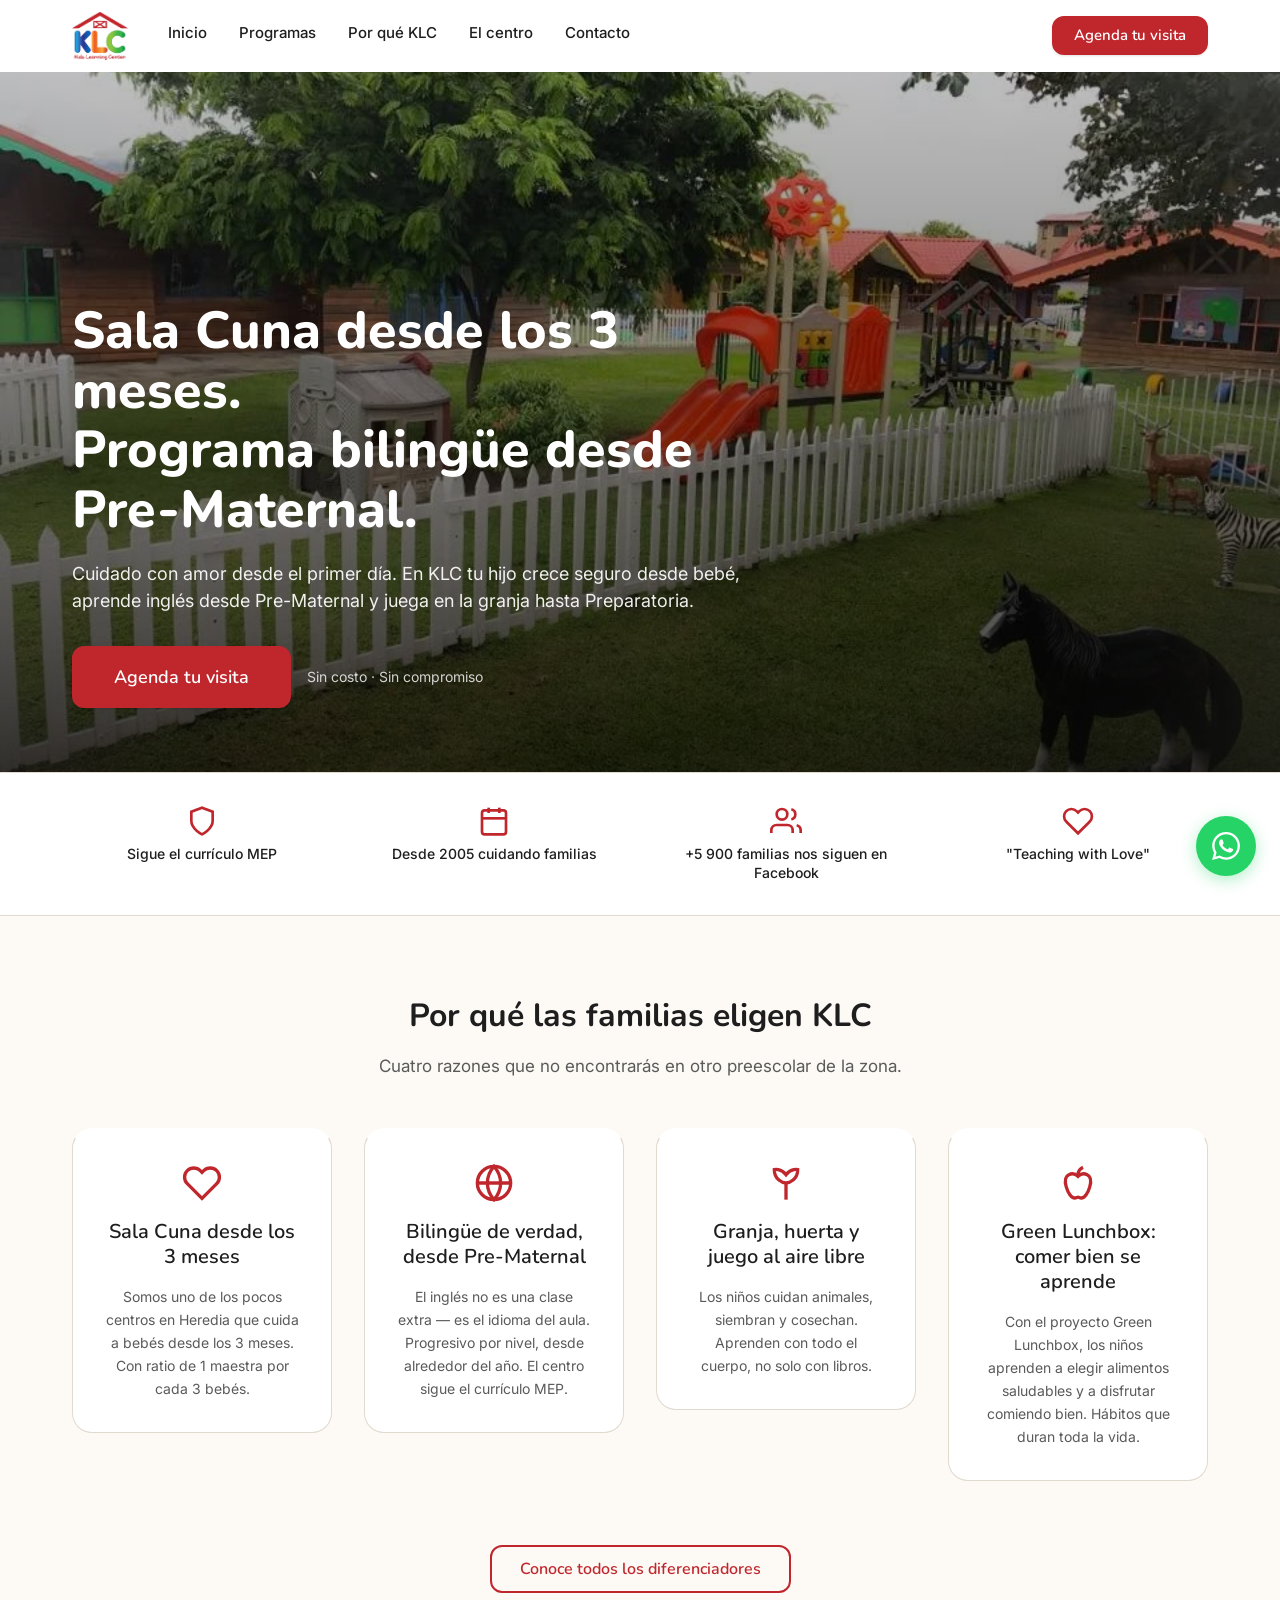
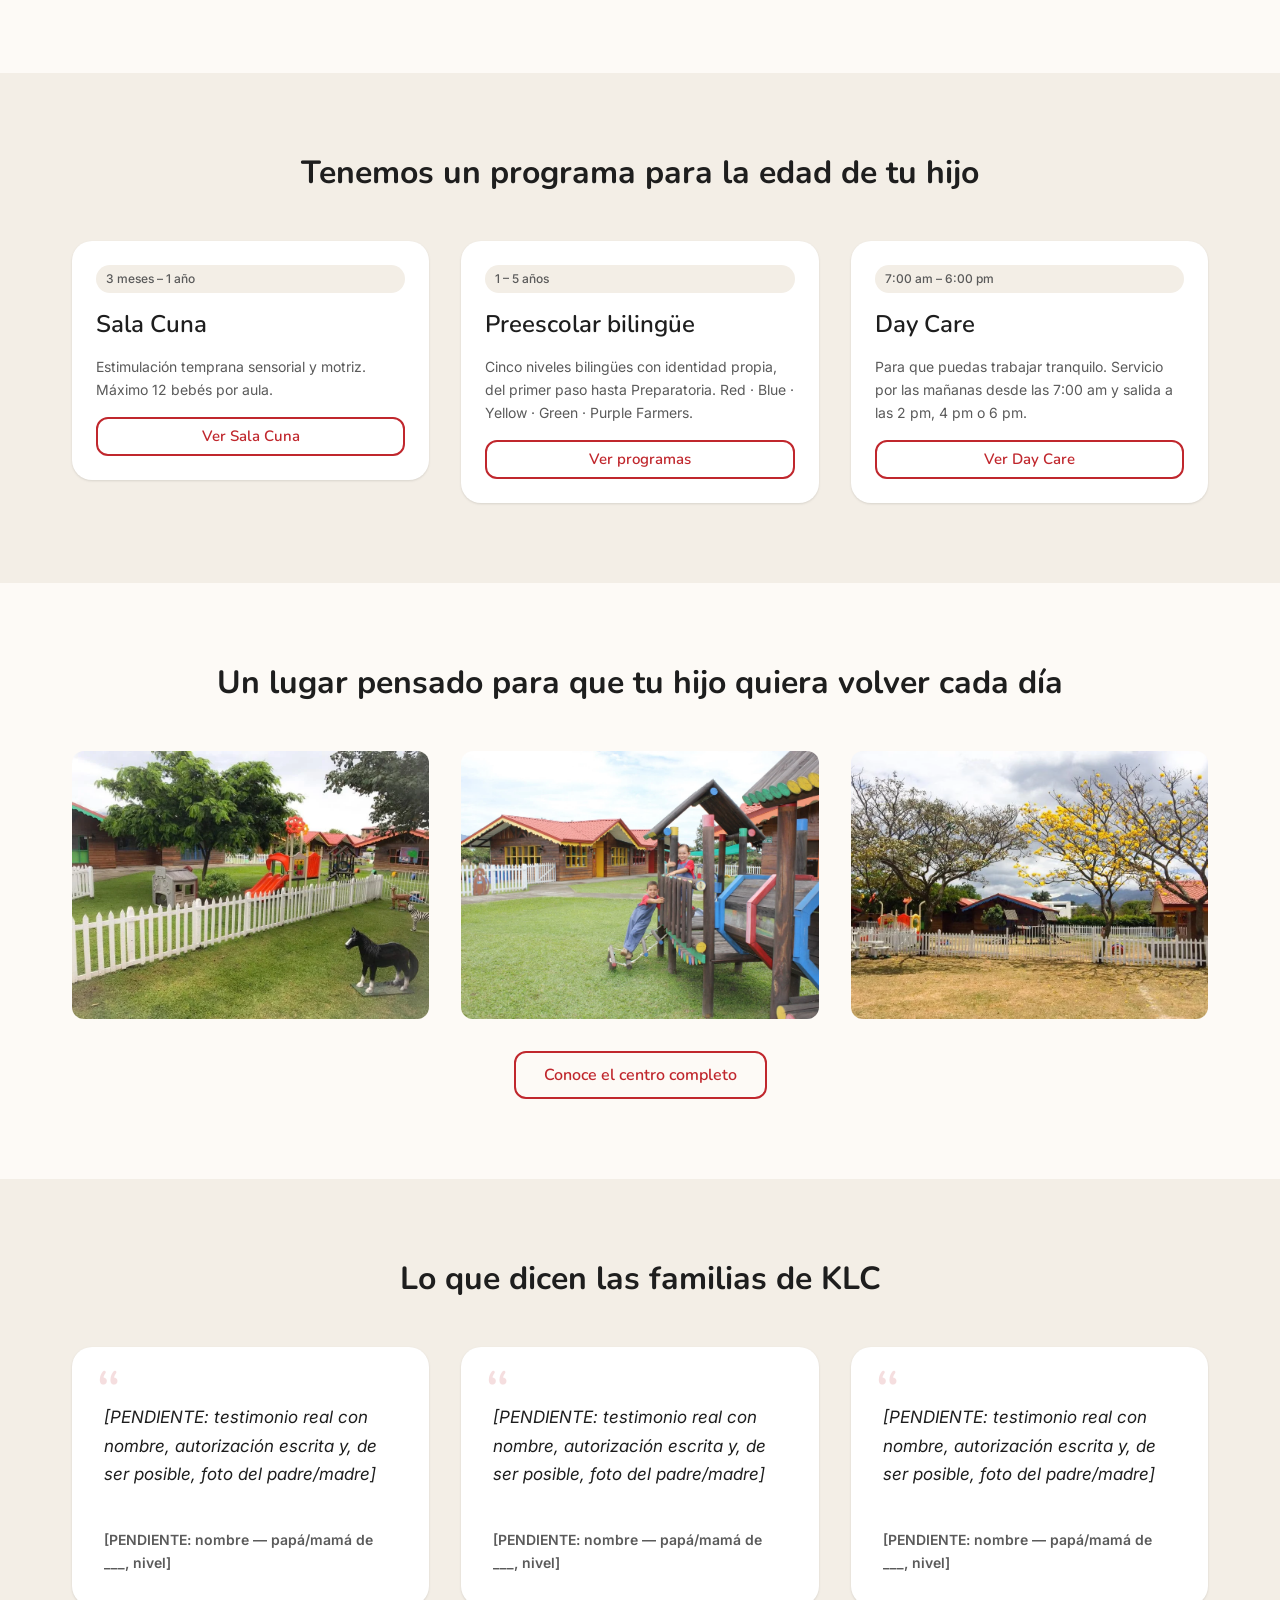
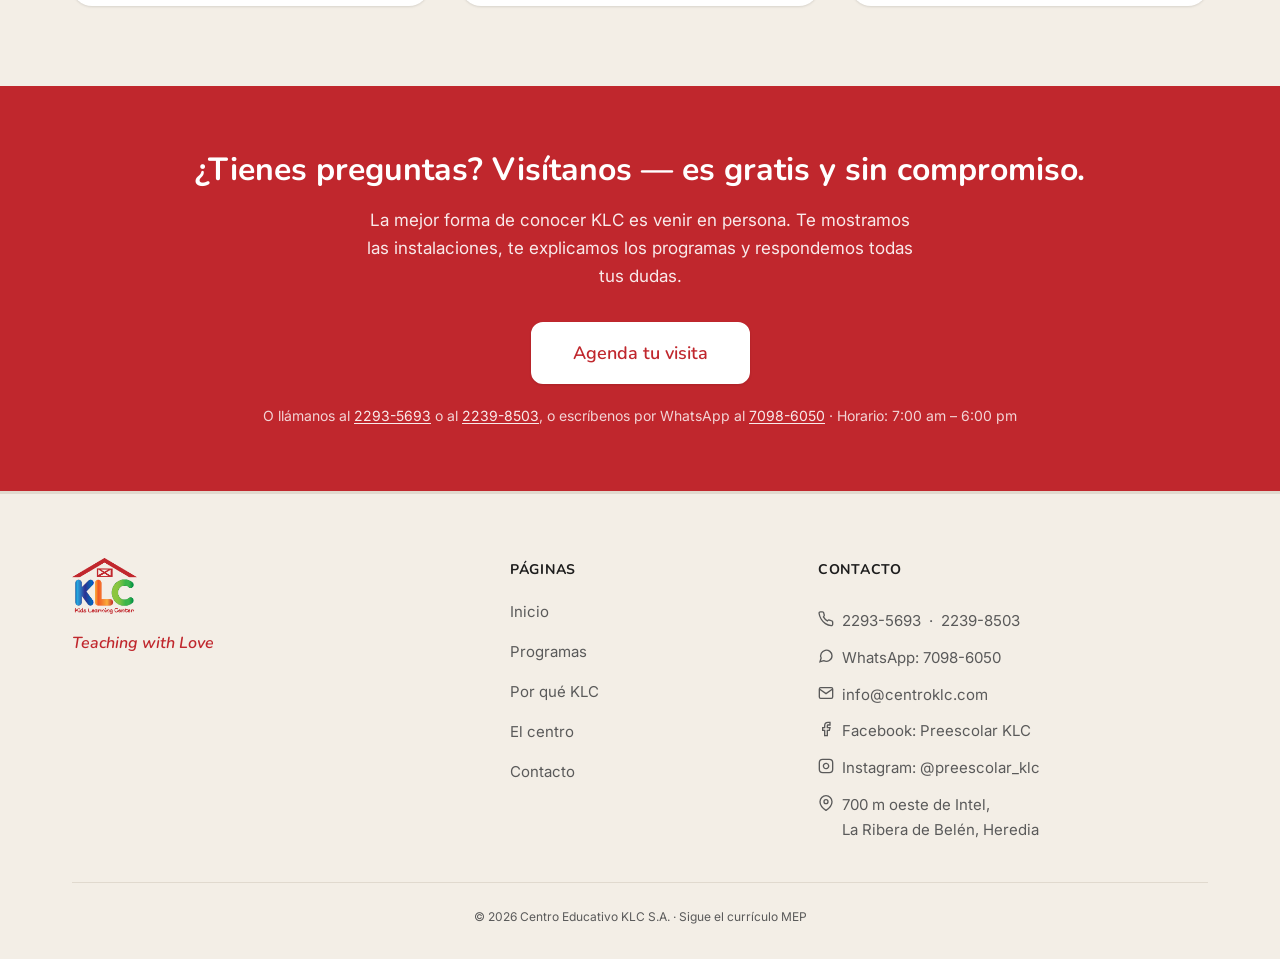
==== commit 34c56f70: "Actualiza textos según revisión: mensaje central, contactos y programas - Mensaje central: Sala Cuna" ====
--- a/index.html
+++ b/index.html
@@ -5,13 +5,13 @@
   <meta name="viewport" content="width=device-width, initial-scale=1.0" />
 
   <!-- SEO básico -->
-  <title>Centro KLC — Preescolar bilingüe en Belén, Heredia</title>
-  <meta name="description" content="Preescolar bilingüe avalado por el MEP. Atendemos desde los 3 meses hasta Preparatoria en La Ribera de Belén. Agenda tu visita hoy." />
+  <title>Centro KLC: Sala Cuna y preescolar bilingüe, Belén, Heredia</title>
+  <meta name="description" content="Preescolar bilingüe en La Ribera de Belén: Sala Cuna desde los 3 meses y programa bilingüe desde Pre-Maternal hasta Preparatoria. Agenda tu visita." />
   <link rel="canonical" href="https://www.centroklc.com/" />
 
   <!-- Open Graph -->
-  <meta property="og:title"       content="Centro KLC — Preescolar bilingüe en Belén, Heredia" />
-  <meta property="og:description" content="Preescolar bilingüe avalado por el MEP. Desde los 3 meses hasta Preparatoria en La Ribera de Belén, Heredia. Agenda tu visita." />
+  <meta property="og:title"       content="Centro KLC: Sala Cuna y preescolar bilingüe, Belén, Heredia" />
+  <meta property="og:description" content="Sala Cuna desde los 3 meses y programa bilingüe desde Pre-Maternal hasta Preparatoria, en La Ribera de Belén, Heredia. Agenda tu visita." />
   <meta property="og:image"       content="https://www.centroklc.com/assets/og/og-inicio.jpg" />
   <meta property="og:image:alt"   content="Centro KLC, preescolar bilingüe en La Ribera de Belén, Heredia, Costa Rica" />
   <meta property="og:url"         content="https://www.centroklc.com/" />
@@ -36,11 +36,11 @@
     "name": "Centro KLC — Kids Learning Center",
     "alternateName": "Centro KLC",
     "legalName": "Centro Educativo KLC S.A.",
-    "description": "Preescolar bilingüe privado avalado por el MEP. Atendemos niños desde los 3 meses hasta Preparatoria en La Ribera de Belén, Heredia, Costa Rica.",
+    "description": "Preescolar privado en La Ribera de Belén, Heredia, Costa Rica. Sala Cuna desde los 3 meses y programa bilingüe desde Pre-Maternal hasta Preparatoria, con currículo MEP.",
     "url": "https://www.centroklc.com",
     "logo": "https://www.centroklc.com/img/logo-klc-transparente.png",
     "image": "https://www.centroklc.com/assets/og/og-inicio.jpg",
-    "telephone": "+50622935693",
+    "telephone": ["+50622935693", "+50622398503"],
     "email": "info@centroklc.com",
     "address": {
       "@type": "PostalAddress",
@@ -57,8 +57,11 @@
         "closes": "18:00"
       }
     ],
-    "sameAs": ["https://www.facebook.com/CentroKLC"],
-    "accreditation": "Ministerio de Educación Pública de Costa Rica (MEP)",
+    "sameAs": [
+      "https://www.facebook.com/CentroKLC",
+      "https://www.instagram.com/preescolar_klc"
+    ],
+    "foundingDate": "2005",
     "currenciesAccepted": "CRC",
     "paymentAccepted": "Transferencia bancaria, SINPE"
   }
@@ -75,7 +78,7 @@
   <header class="header" role="banner">
     <div class="contenedor">
       <div class="header__inner">
-        <a class="header__logo" href="/" aria-label="Centro KLC — Inicio">
+        <a class="header__logo" href="index.html" aria-label="Centro KLC — Inicio">
           <img src="img/logo-klc-transparente.png"
                alt="Logo de Centro KLC — Kids Learning Center, preescolar bilingüe en La Ribera de Belén, Heredia"
                width="160" height="48" />
@@ -83,7 +86,7 @@
 
         <!-- Navegación escritorio -->
         <nav class="header__nav" aria-label="Navegación principal">
-          <a href="/">Inicio</a>
+          <a href="index.html">Inicio</a>
           <a href="programas.html">Programas</a>
           <a href="por-que-klc.html">Por qué KLC</a>
           <a href="el-centro.html">El centro</a>
@@ -92,13 +95,12 @@
 
         <!-- CTA escritorio -->
         <div class="header__cta">
-          <!-- ← cambia aquí el número de WhatsApp cuando el cliente lo confirme -->
-          <a href="https://wa.me/50600000000?text=Hola%2C%20quiero%20agendar%20una%20visita%20a%20Centro%20KLC"
+          <!-- ← cambia aquí el número de WhatsApp (hoy: 7098-6050, formato 506 + número) -->
+          <a href="https://wa.me/50670986050?text=Hola%2C%20quiero%20agendar%20una%20visita%20a%20Centro%20KLC"
              class="btn btn--primario btn--pequeno"
              target="_blank" rel="noopener noreferrer">
             Agenda tu visita
           </a>
-          <!-- [PENDIENTE: número de WhatsApp institucional] -->
         </div>
 
         <!-- Botón hamburguesa (móvil) -->
@@ -128,7 +130,7 @@
     </button>
 
     <ul class="nav-drawer__lista">
-      <li><a href="/">Inicio</a></li>
+      <li><a href="index.html">Inicio</a></li>
       <li><a href="programas.html">Programas</a></li>
       <li><a href="por-que-klc.html">Por qué KLC</a></li>
       <li><a href="el-centro.html">El centro</a></li>
@@ -136,13 +138,12 @@
     </ul>
 
     <div class="nav-drawer__cta">
-      <!-- ← cambia aquí el número de WhatsApp cuando el cliente lo confirme -->
-      <a href="https://wa.me/50600000000?text=Hola%2C%20quiero%20agendar%20una%20visita%20a%20Centro%20KLC"
+      <!-- ← cambia aquí el número de WhatsApp (hoy: 7098-6050, formato 506 + número) -->
+      <a href="https://wa.me/50670986050?text=Hola%2C%20quiero%20agendar%20una%20visita%20a%20Centro%20KLC"
          class="btn btn--primario"
          target="_blank" rel="noopener noreferrer">
         Agenda tu visita
       </a>
-      <!-- [PENDIENTE: número de WhatsApp institucional] -->
     </div>
   </nav>
 
@@ -165,21 +166,19 @@
       <div class="contenedor">
         <div class="hero__contenido">
           <h1 class="hero__titulo">
-            Bilingüe desde los 3 meses.<br>
-            Cuidado con amor desde el primer día.
+            Sala Cuna desde los 3 meses.<br>
+            Programa bilingüe desde Pre-Maternal.
           </h1>
           <p class="hero__subtitulo">
-            En KLC tu hijo aprende inglés, juega en la granja y crece seguro<br>
-            — desde bebé hasta Preparatoria.
+            Cuidado con amor desde el primer día. En KLC tu hijo crece seguro desde bebé, aprende inglés desde Pre-Maternal y juega en la granja hasta Preparatoria.
           </p>
           <div class="hero__acciones">
-            <!-- ← cambia aquí el número de WhatsApp cuando el cliente lo confirme -->
-            <a href="https://wa.me/50600000000?text=Hola%2C%20quiero%20agendar%20una%20visita%20a%20Centro%20KLC"
+            <!-- ← cambia aquí el número de WhatsApp (hoy: 7098-6050, formato 506 + número) -->
+            <a href="https://wa.me/50670986050?text=Hola%2C%20quiero%20agendar%20una%20visita%20a%20Centro%20KLC"
                class="btn btn--primario btn--grande"
                target="_blank" rel="noopener noreferrer">
               Agenda tu visita
             </a>
-            <!-- [PENDIENTE: número de WhatsApp institucional] -->
             <span class="hero__sin-compromiso">Sin costo · Sin compromiso</span>
           </div>
         </div>
@@ -194,7 +193,7 @@
             <svg class="senal__icono" viewBox="0 0 24 24" fill="none" stroke="currentColor" stroke-width="2" aria-hidden="true">
               <path d="M12 22s8-4 8-10V5l-8-3-8 3v7c0 6 8 10 8 10z"/>
             </svg>
-            <span class="senal__texto">Avalado por el MEP</span>
+            <span class="senal__texto">Sigue el currículo MEP</span>
           </li>
           <li class="senal">
             <svg class="senal__icono" viewBox="0 0 24 24" fill="none" stroke="currentColor" stroke-width="2" aria-hidden="true">
@@ -203,8 +202,7 @@
               <line x1="8" y1="2" x2="8" y2="6"/>
               <line x1="3" y1="10" x2="21" y2="10"/>
             </svg>
-            <!-- ← cuando el cliente confirme los años de operación, reemplaza este texto -->
-            <span class="senal__texto">[PENDIENTE: años de operación] años cuidando familias</span>
+            <span class="senal__texto">Desde 2005 cuidando familias</span>
           </li>
           <li class="senal">
             <svg class="senal__icono" viewBox="0 0 24 24" fill="none" stroke="currentColor" stroke-width="2" aria-hidden="true">
@@ -250,8 +248,8 @@
                 <line x1="2" y1="12" x2="22" y2="12"/>
                 <path d="M12 2a15.3 15.3 0 0 1 4 10 15.3 15.3 0 0 1-4 10 15.3 15.3 0 0 1-4-10 15.3 15.3 0 0 1 4-10z"/>
               </svg>
-              <h3 class="card-diferenciador__titulo">Bilingüe de verdad, desde pequeños</h3>
-              <p class="card-diferenciador__texto">El inglés no es una clase extra — es el idioma del aula. Progresivo por nivel, avalado por el MEP.</p>
+              <h3 class="card-diferenciador__titulo">Bilingüe de verdad, desde Pre-Maternal</h3>
+              <p class="card-diferenciador__texto">El inglés no es una clase extra — es el idioma del aula. Progresivo por nivel, desde alrededor del año. El centro sigue el currículo MEP.</p>
             </article>
           </li>
           <li>
@@ -267,10 +265,12 @@
           <li>
             <article class="card-diferenciador">
               <svg class="card-diferenciador__icono" viewBox="0 0 24 24" fill="none" stroke="currentColor" stroke-width="2" aria-hidden="true">
-                <path d="M22 12h-4l-3 9L9 3l-3 9H2"/>
+                <!-- Ícono de manzana (alimentación saludable) -->
+                <path d="M12 8c-1.5-1.5-3.5-2-5.5-1C4.3 8 4 11 5 14.5c1 3.5 3 6.5 5 6.5 1 0 1.5-.5 2-.5s1 .5 2 .5c2 0 4-3 5-6.5 1-3.5.7-6.5-1.5-7.5-2-1-4-.5-5.5 1z"/>
+                <path d="M12 7c0-2 1-3.5 3-4.5"/>
               </svg>
-              <h3 class="card-diferenciador__titulo">Nutricionista y emergencias médicas</h3>
-              <p class="card-diferenciador__texto">Proyecto Green Lunchbox con asesoría nutricional. Y el Servicio de Emergencias Médicas 24 horas, incluido.</p>
+              <h3 class="card-diferenciador__titulo">Green Lunchbox: comer bien se aprende</h3>
+              <p class="card-diferenciador__texto">Con el proyecto Green Lunchbox, los niños aprenden a elegir alimentos saludables y a disfrutar comiendo bien. Hábitos que duran toda la vida.</p>
             </article>
           </li>
         </ul>
@@ -293,7 +293,7 @@
             <article class="card-programa farmer--baby">
               <span class="card-programa__rango">3 meses – 1 año</span>
               <h3 class="card-programa__titulo">Sala Cuna</h3>
-              <p class="card-programa__texto">Estimulación temprana en inglés. Máximo 12 bebés por aula. Baby Farmers.</p>
+              <p class="card-programa__texto">Estimulación temprana sensorial y motriz. Máximo 12 bebés por aula.</p>
               <a href="programas.html#sala-cuna" class="btn btn--secundario btn--pequeno">Ver Sala Cuna</a>
             </article>
           </li>
@@ -307,9 +307,9 @@
           </li>
           <li>
             <article class="card-programa farmer--green">
-              <span class="card-programa__rango">Hasta las 6:00 pm</span>
+              <span class="card-programa__rango">7:00 am – 6:00 pm</span>
               <h3 class="card-programa__titulo">Day Care</h3>
-              <p class="card-programa__texto">Para que puedas trabajar tranquilo. Salida a las 2 pm, 4 pm o 6 pm.</p>
+              <p class="card-programa__texto">Para que puedas trabajar tranquilo. Servicio por las mañanas desde las 7:00 am y salida a las 2 pm, 4 pm o 6 pm.</p>
               <a href="programas.html#day-care" class="btn btn--secundario btn--pequeno">Ver Day Care</a>
             </article>
           </li>
@@ -410,14 +410,13 @@
           La mejor forma de conocer KLC es venir en persona.
           Te mostramos las instalaciones, te explicamos los programas y respondemos todas tus dudas.
         </p>
-        <!-- ← cambia aquí el número de WhatsApp cuando el cliente lo confirme -->
-        <a href="https://wa.me/50600000000?text=Hola%2C%20quiero%20agendar%20una%20visita%20a%20Centro%20KLC"
+        <!-- ← cambia aquí el número de WhatsApp (hoy: 7098-6050, formato 506 + número) -->
+        <a href="https://wa.me/50670986050?text=Hola%2C%20quiero%20agendar%20una%20visita%20a%20Centro%20KLC"
            class="btn btn--primario btn--grande"
            target="_blank" rel="noopener noreferrer">
           Agenda tu visita
         </a>
-        <!-- [PENDIENTE: número de WhatsApp institucional] -->
-        <p class="banda-cta__pie">O llámanos al <a href="tel:+50622935693" class="enlace-telefono-cta">2293-5693</a> · Horario: 7:00 am – 6:00 pm</p>
+        <p class="banda-cta__pie">O llámanos al <a href="tel:+50622935693" class="enlace-telefono-cta">2293-5693</a> o al <a href="tel:+50622398503" class="enlace-telefono-cta">2239-8503</a>, o escríbenos por WhatsApp al <a href="https://wa.me/50670986050" class="enlace-telefono-cta" target="_blank" rel="noopener noreferrer">7098-6050</a> · Horario: 7:00 am – 6:00 pm</p>
       </div>
     </section>
 
@@ -443,7 +442,7 @@
         <nav aria-label="Navegación del pie de página">
           <p class="footer__col-titulo">Páginas</p>
           <ul class="footer__nav">
-            <li><a href="/">Inicio</a></li>
+            <li><a href="index.html">Inicio</a></li>
             <li><a href="programas.html">Programas</a></li>
             <li><a href="por-que-klc.html">Por qué KLC</a></li>
             <li><a href="el-centro.html">El centro</a></li>
@@ -460,7 +459,11 @@
             <svg width="16" height="16" viewBox="0 0 24 24" fill="none" stroke="currentColor" stroke-width="2" aria-hidden="true">
               <path d="M22 16.92v3a2 2 0 0 1-2.18 2 19.79 19.79 0 0 1-8.63-3.07A19.5 19.5 0 0 1 4.69 12 19.79 19.79 0 0 1 1.61 3.41 2 2 0 0 1 3.59 1.21h3a2 2 0 0 1 2 1.72 12.84 12.84 0 0 0 .7 2.81 2 2 0 0 1-.45 2.11L8.09 8.91a16 16 0 0 0 5.99 6l.82-.82a2 2 0 0 1 2.11-.45 12.84 12.84 0 0 0 2.81.7A2 2 0 0 1 21.73 16l.19.92z"/>
             </svg>
-            <a href="tel:+50622935693">2293-5693</a>
+            <a href="tel:+50622935693">2293-5693</a> · <a href="tel:+50622398503">2239-8503</a>
+          </div>
+          <div class="footer__dato">
+            <svg width="16" height="16" viewBox="0 0 24 24" fill="none" stroke="currentColor" stroke-width="2" aria-hidden="true"><path d="M21 11.5a8.4 8.4 0 0 1-12.4 7.4L3 20.5l1.7-5.4A8.5 8.5 0 1 1 21 11.5z"/></svg>
+            <a href="https://wa.me/50670986050" target="_blank" rel="noopener noreferrer">WhatsApp: 7098-6050</a>
           </div>
 
           <div class="footer__dato">
@@ -479,6 +482,11 @@
               Facebook: Preescolar KLC
             </a>
           </div>
+          <div class="footer__dato">
+            <svg width="16" height="16" viewBox="0 0 24 24" fill="none" stroke="currentColor" stroke-width="2" aria-hidden="true"><rect x="2" y="2" width="20" height="20" rx="5" ry="5"/><path d="M16 11.37A4 4 0 1 1 12.63 8 4 4 0 0 1 16 11.37z"/><line x1="17.5" y1="6.5" x2="17.51" y2="6.5"/></svg>
+            <!-- Instagram: por verificar que el enlace abra el perfil correcto -->
+            <a href="https://www.instagram.com/preescolar_klc" target="_blank" rel="noopener noreferrer">Instagram: @preescolar_klc</a>
+          </div>
 
           <div class="footer__dato">
             <svg width="16" height="16" viewBox="0 0 24 24" fill="none" stroke="currentColor" stroke-width="2" aria-hidden="true">
@@ -492,7 +500,7 @@
 
       <!-- Barra inferior -->
       <div class="footer__barra">
-        <p>© 2026 Centro Educativo KLC S.A. · Avalado por el MEP</p>
+        <p>© 2026 Centro Educativo KLC S.A. · Sigue el currículo MEP</p>
       </div>
     </div>
   </footer>
@@ -500,8 +508,8 @@
   <!-- =====================================================================
        BOTÓN FLOTANTE WHATSAPP
   ====================================================================== -->
-  <!-- ← cambia aquí el número de WhatsApp cuando el cliente lo confirme -->
-  <a href="https://wa.me/50600000000?text=Hola%2C%20quiero%20agendar%20una%20visita%20a%20Centro%20KLC"
+  <!-- ← cambia aquí el número de WhatsApp (hoy: 7098-6050, formato 506 + número) -->
+  <a href="https://wa.me/50670986050?text=Hola%2C%20quiero%20agendar%20una%20visita%20a%20Centro%20KLC"
      class="whatsapp-flotante"
      target="_blank"
      rel="noopener noreferrer"
@@ -510,9 +518,8 @@
     <svg class="whatsapp-flotante__icono" viewBox="0 0 24 24" fill="currentColor" aria-hidden="true">
       <path d="M17.472 14.382c-.297-.149-1.758-.867-2.03-.967-.273-.099-.471-.148-.67.15-.197.297-.767.966-.94 1.164-.173.199-.347.223-.644.075-.297-.15-1.255-.463-2.39-1.475-.883-.788-1.48-1.761-1.653-2.059-.173-.297-.018-.458.13-.606.134-.133.298-.347.446-.52.149-.174.198-.298.298-.497.099-.198.05-.371-.025-.52-.075-.149-.669-1.612-.916-2.207-.242-.579-.487-.5-.669-.51-.173-.008-.371-.01-.57-.01-.198 0-.52.074-.792.372-.272.297-1.04 1.016-1.04 2.479 0 1.462 1.065 2.875 1.213 3.074.149.198 2.096 3.2 5.077 4.487.709.306 1.262.489 1.694.625.712.227 1.36.195 1.871.118.571-.085 1.758-.719 2.006-1.413.248-.694.248-1.289.173-1.413-.074-.124-.272-.198-.57-.347m-5.421 7.403h-.004a9.87 9.87 0 0 1-5.031-1.378l-.361-.214-3.741.982.998-3.648-.235-.374a9.86 9.86 0 0 1-1.51-5.26c.001-5.45 4.436-9.884 9.888-9.884 2.64 0 5.122 1.03 6.988 2.898a9.825 9.825 0 0 1 2.893 6.994c-.003 5.45-4.437 9.884-9.885 9.884m8.413-18.297A11.815 11.815 0 0 0 12.05 0C5.495 0 .16 5.335.157 11.892c0 2.096.547 4.142 1.588 5.945L.057 24l6.305-1.654a11.882 11.882 0 0 0 5.683 1.448h.005c6.554 0 11.89-5.335 11.893-11.893a11.821 11.821 0 0 0-3.48-8.413z"/>
     </svg>
-    <span class="whatsapp-flotante__texto">Agenda tu visita</span>
+    <span class="whatsapp-flotante__texto">Escríbenos</span>
   </a>
-  <!-- [PENDIENTE: número de WhatsApp institucional] -->
 
   <script src="js/main.js"></script>
 </body>
--- a/css/main.css
+++ b/css/main.css
@@ -1777,6 +1777,20 @@
   gap: var(--space-5);
 }
 
+/* Variante 2×2 (4 ítems): 1 columna en móvil, 2 columnas desde tablet */
+.lista-garantias--2x2 {
+  max-width: 900px;
+  margin-inline: auto;
+}
+
+@media (min-width: 768px) {
+  .lista-garantias--2x2 {
+    display: grid;
+    grid-template-columns: repeat(2, 1fr);
+    gap: var(--space-8) var(--space-8);
+  }
+}
+
 .garantia {
   display: flex;
   gap: var(--space-5);
@@ -2044,3 +2058,95 @@
   text-align: center;
   margin-top: var(--space-6);
 }
+
+
+/* ==========================================================================
+   LIGHTBOX (galería de instalaciones)
+   ========================================================================== */
+
+.lightbox {
+  position: fixed;
+  inset: 0;
+  background: rgba(0, 0, 0, 0.92);
+  z-index: 1000;
+  display: flex;
+  align-items: center;
+  justify-content: center;
+}
+
+.lightbox[hidden] { display: none; }
+
+.lightbox__contenido {
+  max-width: 90vw;
+  max-height: 85vh;
+  display: flex;
+  align-items: center;
+  justify-content: center;
+}
+
+.lightbox__img {
+  max-width: 90vw;
+  max-height: 85vh;
+  object-fit: contain;
+  border-radius: 4px;
+  display: block;
+}
+
+.lightbox__cerrar {
+  position: absolute;
+  top: 16px;
+  right: 20px;
+  background: none;
+  border: none;
+  color: white;
+  cursor: pointer;
+  opacity: 0.75;
+  transition: opacity 0.2s;
+  padding: 8px;
+  line-height: 0;
+}
+
+.lightbox__cerrar:hover,
+.lightbox__cerrar:focus { opacity: 1; outline: 2px solid white; border-radius: 4px; }
+
+.lightbox__nav {
+  position: absolute;
+  top: 50%;
+  transform: translateY(-50%);
+  background: rgba(255, 255, 255, 0.12);
+  border: none;
+  color: white;
+  cursor: pointer;
+  padding: 16px 12px;
+  border-radius: 6px;
+  opacity: 0.75;
+  transition: opacity 0.2s, background 0.2s;
+  line-height: 0;
+}
+
+.lightbox__nav:hover,
+.lightbox__nav:focus { opacity: 1; background: rgba(255, 255, 255, 0.25); outline: none; }
+
+.lightbox__nav--anterior { left: 16px; }
+.lightbox__nav--siguiente { right: 16px; }
+
+.lightbox__contador {
+  position: absolute;
+  bottom: 20px;
+  left: 50%;
+  transform: translateX(-50%);
+  color: rgba(255, 255, 255, 0.65);
+  font-size: var(--font-size-small);
+  font-family: var(--font-cuerpo);
+  letter-spacing: 0.05em;
+}
+
+/* Compensa el encabezado fijo al saltar a un ancla (#sala-cuna, #seguimiento, etc.) */
+section[id] {
+  scroll-margin-top: 5rem;
+}
+
+/* Evita que tablas anchas desborden la grilla en móvil */
+.seccion-dual > * {
+  min-width: 0;
+}
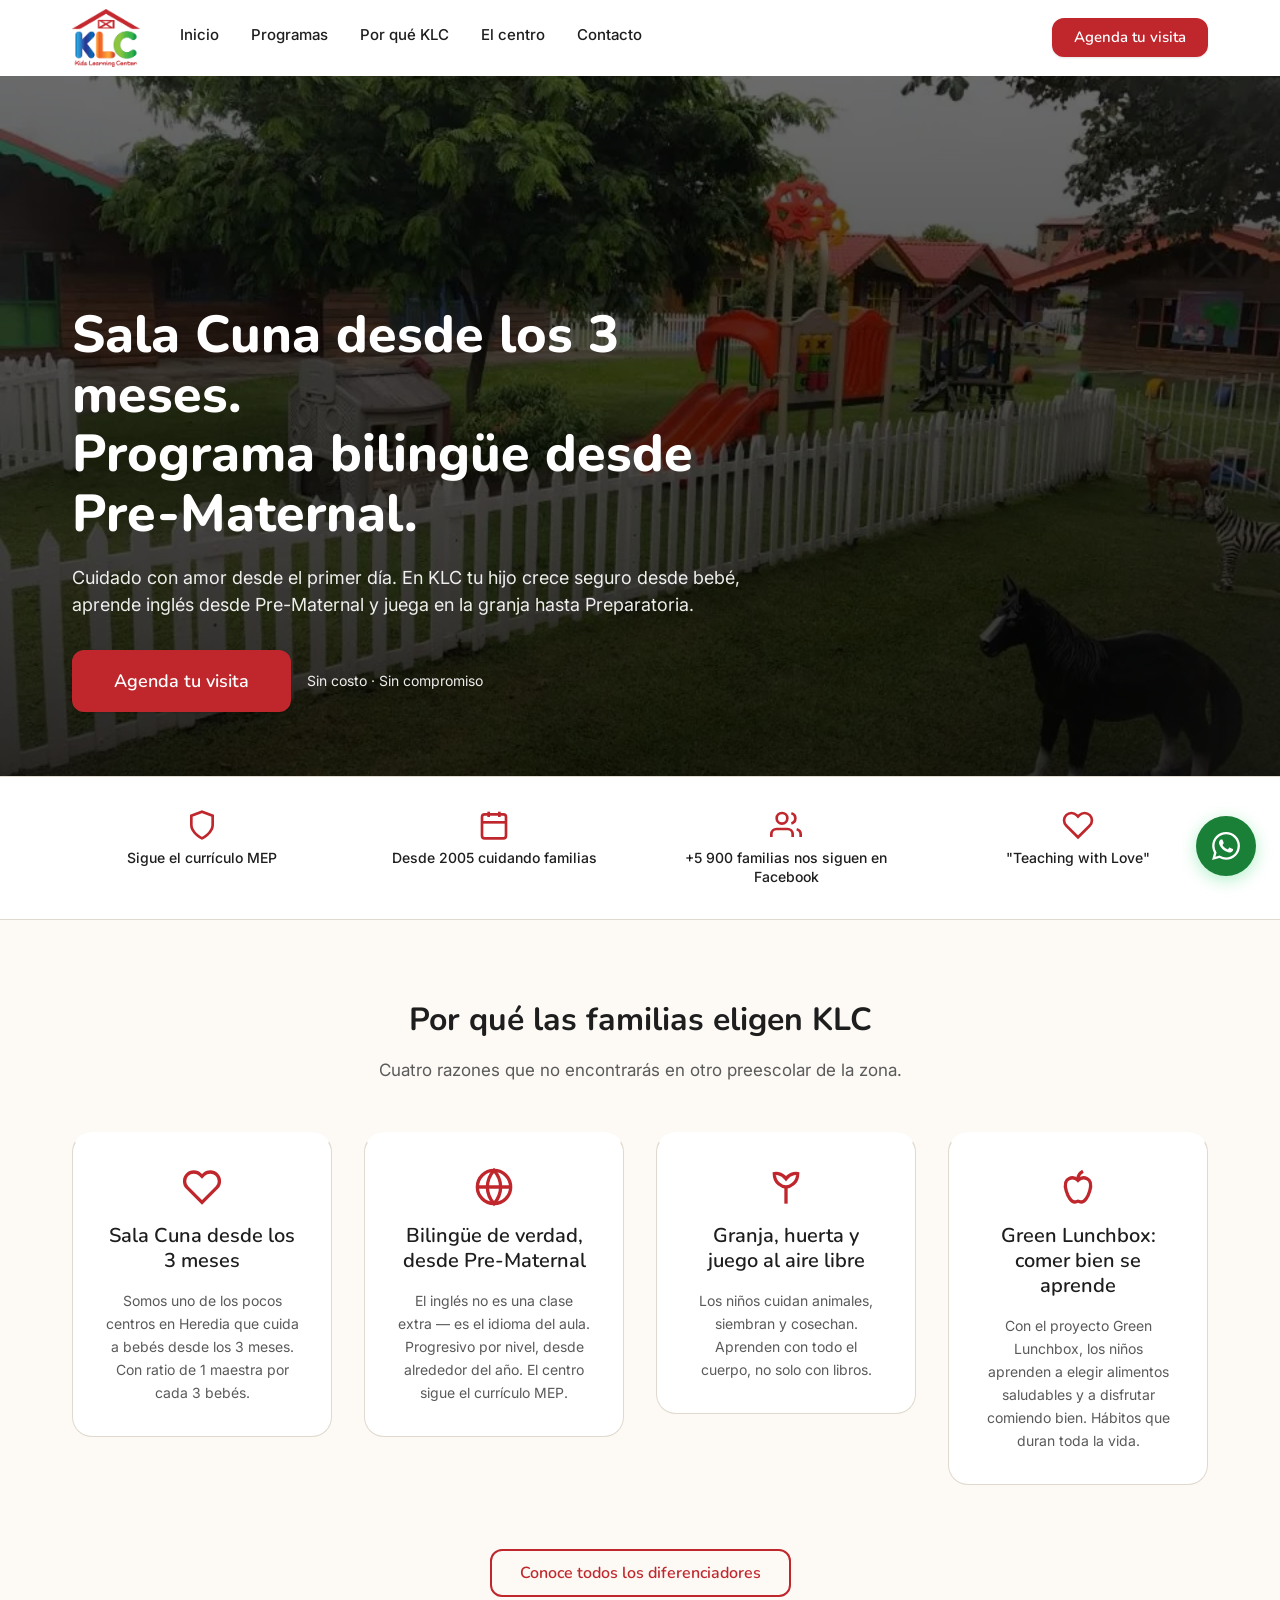
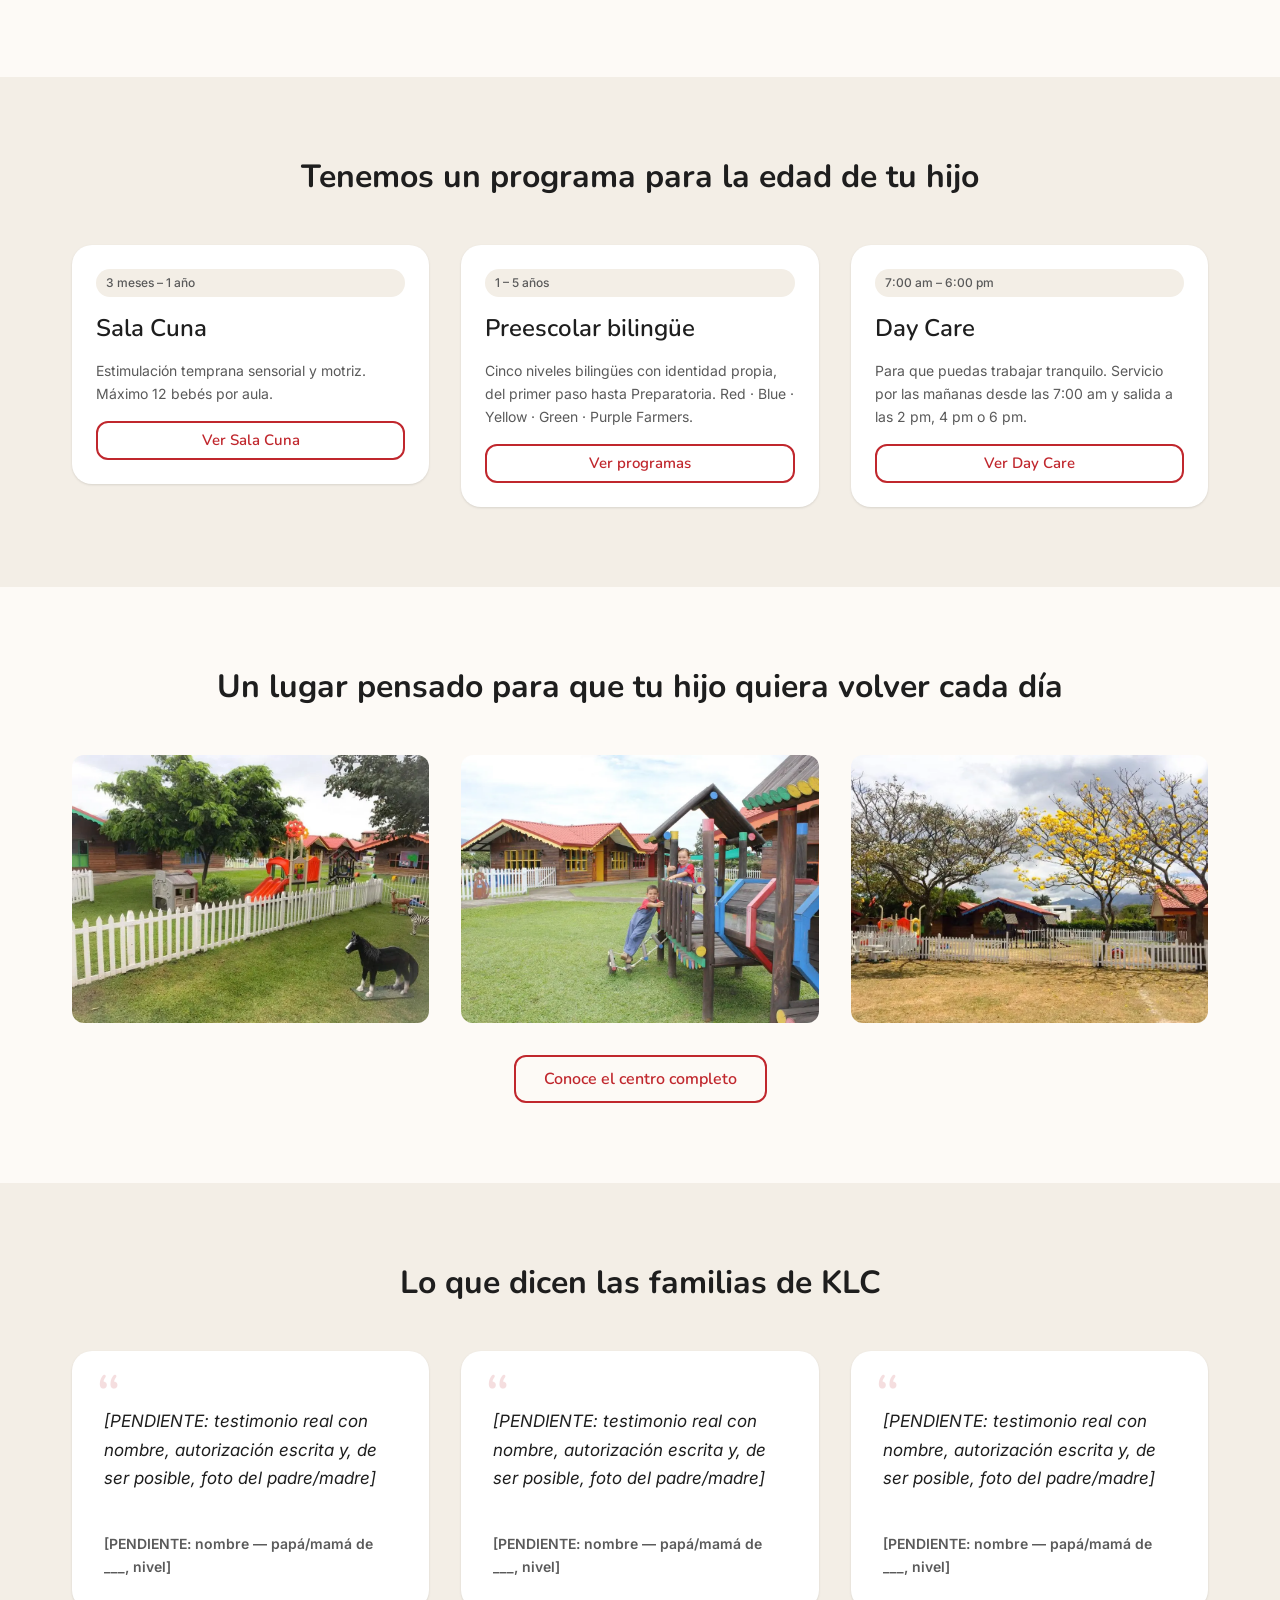
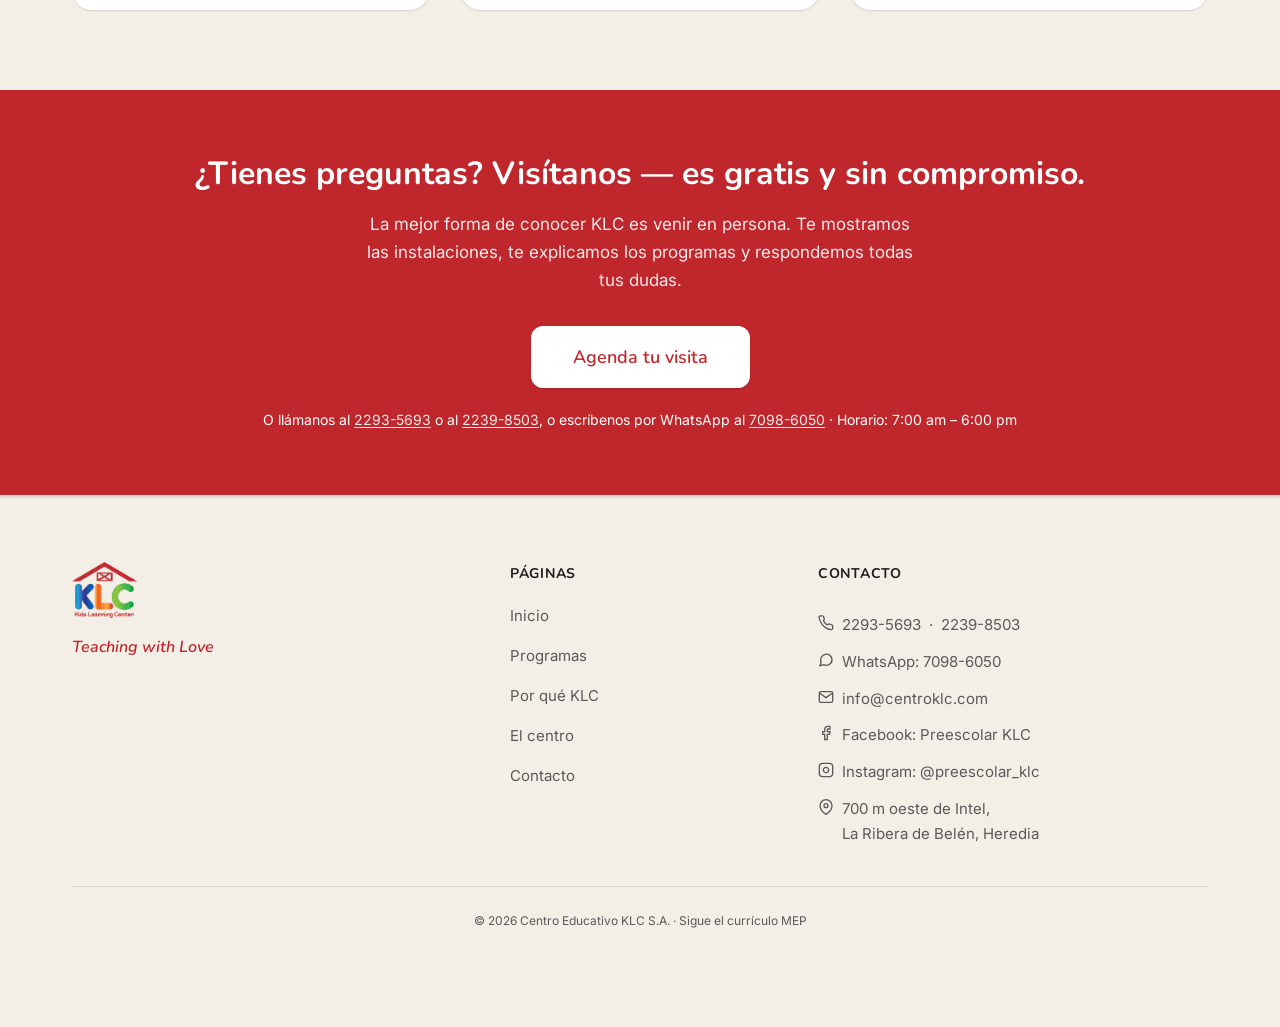
==== commit d2bf62f7: "Aplica correcciones de QA: accesibilidad, rendimiento y favicon - Contraste AA en badges de Farmers," ====
--- a/index.html
+++ b/index.html
@@ -18,6 +18,20 @@
   <meta property="og:type"        content="website" />
   <meta property="og:locale"      content="es_CR" />
   <meta property="og:site_name"   content="Centro KLC" />
+  <meta property="og:image:width"  content="1200" />
+  <meta property="og:image:height" content="630" />
+
+  <!-- Twitter / X -->
+  <meta name="twitter:card"        content="summary_large_image" />
+  <meta name="twitter:title"       content="Centro KLC: Sala Cuna y preescolar bilingüe, Belén, Heredia" />
+  <meta name="twitter:description" content="Sala Cuna desde los 3 meses y programa bilingüe desde Pre-Maternal hasta Preparatoria, en La Ribera de Belén, Heredia. Agenda tu visita." />
+  <meta name="twitter:image"       content="https://www.centroklc.com/assets/og/og-inicio.jpg" />
+  <meta name="twitter:image:alt"   content="Centro KLC, preescolar bilingüe en La Ribera de Belén, Heredia, Costa Rica" />
+
+  <!-- Íconos (rutas relativas: funcionan en cualquier subcarpeta) -->
+  <link rel="icon" href="favicon.ico" sizes="any" />
+  <link rel="icon" type="image/png" sizes="32x32" href="favicon-32.png" />
+  <link rel="apple-touch-icon" href="apple-touch-icon.png" />
 
   <!-- Tipografías Google Fonts -->
   <link rel="preconnect" href="https://fonts.googleapis.com" />
@@ -25,8 +39,8 @@
   <link href="https://fonts.googleapis.com/css2?family=Nunito:wght@600;700;800&family=Inter:wght@400;500;600&display=swap" rel="stylesheet" />
 
   <!-- CSS -->
-  <link rel="stylesheet" href="css/tokens.css" />
-  <link rel="stylesheet" href="css/main.css" />
+  <link rel="stylesheet" href="css/tokens.css?v=20261124" />
+  <link rel="stylesheet" href="css/main.css?v=20261124" />
 
   <!-- Schema.org: EducationalOrganization + ChildCare -->
   <script type="application/ld+json">
@@ -81,7 +95,7 @@
         <a class="header__logo" href="index.html" aria-label="Centro KLC — Inicio">
           <img src="img/logo-klc-transparente.png"
                alt="Logo de Centro KLC — Kids Learning Center, preescolar bilingüe en La Ribera de Belén, Heredia"
-               width="160" height="48" />
+               width="320" height="274" />
         </a>
 
         <!-- Navegación escritorio -->
@@ -159,7 +173,7 @@
         <img class="hero__imagen"
              src="img/fachada-exterior.jpg"
              alt="Niños jugando en el patio de Centro KLC, preescolar bilingüe en La Ribera de Belén, Heredia"
-             width="1440" height="700"
+             width="960" height="720"
              fetchpriority="high" />
       </picture>
 
@@ -331,7 +345,7 @@
                 <source srcset="img/fachada-exterior.webp" type="image/webp">
                 <img src="img/fachada-exterior.jpg"
                      alt="Fachada exterior de Centro KLC, La Ribera de Belén, Heredia"
-                     width="400" height="300"
+                     width="960" height="720"
                      loading="lazy" />
               </picture>
             </figure>
@@ -342,7 +356,7 @@
                 <source srcset="img/patio-juegos.webp" type="image/webp">
                 <img src="img/patio-juegos.jpg"
                      alt="Área de juegos al aire libre de Centro KLC"
-                     width="400" height="300"
+                     width="1200" height="800"
                      loading="lazy" />
               </picture>
             </figure>
@@ -353,7 +367,7 @@
                 <source srcset="img/granja-animales.webp" type="image/webp">
                 <img src="img/granja-animales.jpg"
                      alt="Granja con animales de Centro KLC — parte del aprendizaje vivencial"
-                     width="400" height="300"
+                     width="960" height="698"
                      loading="lazy" />
               </picture>
             </figure>
@@ -433,7 +447,7 @@
           <img class="footer__logo"
                src="img/logo-klc-transparente.png"
                alt="Logo Centro KLC"
-               width="140" height="56"
+               width="320" height="274"
                loading="lazy" />
           <p class="footer__lema">Teaching with Love</p>
         </div>
@@ -521,6 +535,6 @@
     <span class="whatsapp-flotante__texto">Escríbenos</span>
   </a>
 
-  <script src="js/main.js"></script>
+  <script src="js/main.js?v=20261124"></script>
 </body>
 </html>
--- a/css/tokens.css
+++ b/css/tokens.css
@@ -50,8 +50,17 @@
   --color-violeta-claro:  #F3EEFB;
 
   /* Verde WhatsApp — SOLO para el botón de WhatsApp, no reutilizar */
-  --color-whatsapp:       #25D366;
+  --color-whatsapp:       #25D366; /* Decorativo (bordes, íconos grandes). NO usar como fondo con texto blanco */
   --color-whatsapp-hover: #1EA853;
+
+  /* Verde WhatsApp ACCESIBLE — fondo de los botones con texto/ícono blanco
+     (contraste 5,08:1 con blanco; el #25D366 solo daba 1,98:1). Añadido 2026-11-24 */
+  --color-whatsapp-accesible:       #1A7F37;
+  --color-whatsapp-accesible-hover: #146C2E;
+
+  /* Verde de TEXTO — para texto sobre --color-verde-claro (sello MEP, mensaje de éxito).
+     Contraste 5,99:1 sobre #EDF7EE. Añadido 2026-11-24 */
+  --color-verde-texto:   #1F6B2A;
 
 
   /* ==========================================================================
@@ -82,6 +91,21 @@
   /* Preparatoria — Purple Farmers */
   --color-farmer-purple:        #6B3FA0;
   --color-farmer-purple-fondo:  #F3EEFB;
+
+
+  /* ------------------------------------------------------------------
+     COLORES DE TEXTO DE LOS FARMERS (añadidos 2026-11-24, accesibilidad)
+     Los colores de arriba son DECORATIVOS (fondos, bordes, puntos de color):
+     el melocotón y el amarillo son demasiado claros para escribir texto con
+     ellos. Para texto (badges, botones de nivel) se usan estas versiones más
+     oscuras, que cumplen WCAG AA (≥ 4,5:1) sobre el fondo de cada Farmer.
+     ------------------------------------------------------------------ */
+  --color-farmer-baby-texto:    #A6481C; /* 5,48:1 sobre #FEF5F0 */
+  --color-farmer-red-texto:     #C0272D; /* 5,31:1 sobre #FEF0F0 (igual que el decorativo) */
+  --color-farmer-blue-texto:    #1A4A9B; /* 7,55:1 sobre #EEF3FB (igual que el decorativo) */
+  --color-farmer-yellow-texto:  #7A5700; /* 6,19:1 sobre #FDF8E6 */
+  --color-farmer-green-texto:   #1F6B2A; /* 5,99:1 sobre #EDF7EE */
+  --color-farmer-purple-texto:  #6B3FA0; /* 6,48:1 sobre #F3EEFB (igual que el decorativo) */
 
 
   /* ==========================================================================
@@ -197,7 +221,7 @@
      ========================================================================== */
 
   --bp-mobile:  360px;   /* Base — diseño de una columna */
-  --bp-tablet:  768px;   /* Dos columnas, header con navegación completa */
+  --bp-tablet:  768px;   /* Dos columnas (el header mantiene el menú hamburguesa hasta 1024px) */
   --bp-desktop: 1280px;  /* Tres o cuatro columnas, contenedor a su ancho máximo */
 
 
@@ -251,7 +275,7 @@
   --z-header:     50;     /* Header sticky */
   --z-overlay:    80;     /* Overlay oscuro del menú móvil */
   --z-drawer:     90;     /* Menú drawer en móvil */
-  --z-whatsapp:   100;    /* Botón flotante WhatsApp — siempre encima de todo */
+  --z-whatsapp:   60;     /* Botón flotante WhatsApp — sobre el contenido y el header, pero POR DEBAJO del menú móvil (overlay 80, drawer 90) */
 
 }
 
--- a/css/main.css
+++ b/css/main.css
@@ -195,7 +195,7 @@
   top: 0;
   z-index: var(--z-header);
   background-color: var(--color-blanco);
-  height: 60px;
+  height: 68px;
   display: flex;
   align-items: center;
   transition: box-shadow var(--transition-normal), border-color var(--transition-normal);
@@ -222,7 +222,7 @@
 }
 
 .header__logo img {
-  height: 36px;
+  height: 52px;   /* ≈ 61 px de ancho: el eslogan del logo se lee en móvil */
   width: auto;
 }
 
@@ -365,16 +365,20 @@
   justify-content: center;
 }
 
-/* Escritorio: mostrar nav, ocultar hamburguesa */
+/* Tablet: header un poco más alto (la hamburguesa se mantiene hasta 1024px) */
 @media (min-width: 768px) {
   .header {
-    height: 72px;
+    height: 76px;
   }
 
   .header__logo img {
-    height: 48px;
-  }
-
+    height: 58px;
+  }
+}
+
+/* Escritorio (≥ 1024px): mostrar nav, ocultar hamburguesa.
+   Antes el menú aparecía desde 768px y "Por qué KLC" / "El centro" se partían en 2 líneas. */
+@media (min-width: 1024px) {
   .header__hamburguesa {
     display: none;
   }
@@ -395,6 +399,7 @@
     text-decoration: none;
     padding-bottom: 2px;
     border-bottom: 2px solid transparent;
+    white-space: nowrap;
     transition: color var(--transition-fast), border-color var(--transition-fast);
   }
 
@@ -419,7 +424,8 @@
   background-color: var(--color-fondo-alt);
   border-top: 3px solid var(--color-borde);
   padding-top: var(--space-16);
-  padding-bottom: var(--space-8);
+  /* 96 px en todos los anchos: deja espacio para que el botón flotante de WhatsApp (siempre visible) no tape el final de la página */
+  padding-bottom: var(--space-24);
   margin-top: auto;
 }
 
@@ -528,13 +534,13 @@
 
 .whatsapp-flotante {
   position: fixed;
-  bottom: 24px;
-  right: 24px;
+  bottom: 16px;
+  right: 16px;
   z-index: var(--z-whatsapp);
   display: flex;
   align-items: center;
   gap: var(--space-3);
-  background-color: var(--color-whatsapp);
+  background-color: var(--color-whatsapp-accesible);
   color: #fff;
   text-decoration: none;
   border-radius: var(--radius-full);
@@ -548,9 +554,16 @@
 }
 
 .whatsapp-flotante:hover {
-  background-color: var(--color-whatsapp-hover);
+  background-color: var(--color-whatsapp-accesible-hover);
   transform: scale(1.05);
   color: #fff;
+}
+
+/* Con el menú móvil o la galería abiertos, el botón flotante se oculta
+   (la clase la pone js/main.js en <body>) */
+body.menu-abierto .whatsapp-flotante,
+body.dialogo-abierto .whatsapp-flotante {
+  display: none;
 }
 
 .whatsapp-flotante:focus-visible {
@@ -598,6 +611,8 @@
 /* Escritorio: mostrar texto en hover con expansión */
 @media (min-width: 768px) {
   .whatsapp-flotante {
+    bottom: 24px;
+    right: 24px;
     animation: none;
     padding-inline: var(--space-4);
     width: 60px;
@@ -690,9 +705,9 @@
 
 /* Botón WhatsApp */
 .btn--whatsapp {
-  background-color: var(--color-whatsapp);
+  background-color: var(--color-whatsapp-accesible);
   color: #fff;
-  border-color: var(--color-whatsapp);
+  border-color: var(--color-whatsapp-accesible);
   box-shadow: var(--shadow-sm);
   font-size: 1.125rem;
   padding: 18px 36px;
@@ -701,8 +716,8 @@
 }
 
 .btn--whatsapp:hover {
-  background-color: var(--color-whatsapp-hover);
-  border-color: var(--color-whatsapp-hover);
+  background-color: var(--color-whatsapp-accesible-hover);
+  border-color: var(--color-whatsapp-accesible-hover);
   color: #fff;
   box-shadow: var(--shadow-md);
 }
@@ -752,7 +767,7 @@
   content: '';
   position: absolute;
   inset: 0;
-  background: linear-gradient(to top, rgba(0, 0, 0, 0.78) 0%, rgba(0, 0, 0, 0.45) 55%, rgba(0, 0, 0, 0.25) 100%);
+  background: linear-gradient(to top, rgba(0, 0, 0, 0.82) 0%, rgba(0, 0, 0, 0.68) 55%, rgba(0, 0, 0, 0.58) 100%);
   pointer-events: none;
 }
 
@@ -791,7 +806,7 @@
 
 .hero__sin-compromiso {
   font-size: var(--font-size-small);
-  color: rgba(255, 255, 255, 0.8);
+  color: rgba(255, 255, 255, 0.92);
 }
 
 @media (min-width: 768px) {
@@ -826,7 +841,7 @@
   content: '';
   position: absolute;
   inset: 0;
-  background-color: rgba(0, 0, 0, 0.45);
+  background-color: rgba(0, 0, 0, 0.55);
   pointer-events: none;
 }
 
@@ -1164,7 +1179,7 @@
   padding: 4px 12px;
   border-radius: var(--radius-full);
   background-color: var(--farmer-fondo, var(--color-fondo-alt));
-  color: var(--farmer-color, var(--color-texto-suave));
+  color: var(--farmer-texto, var(--color-texto-suave));
   align-self: flex-start;
 }
 
@@ -1250,12 +1265,13 @@
 }
 
 /* Variables por nivel — se aplican directamente en el HTML */
-.farmer--baby   { --farmer-color: var(--color-farmer-baby);   --farmer-fondo: var(--color-farmer-baby-fondo);   }
-.farmer--red    { --farmer-color: var(--color-farmer-red);    --farmer-fondo: var(--color-farmer-red-fondo);    }
-.farmer--blue   { --farmer-color: var(--color-farmer-blue);   --farmer-fondo: var(--color-farmer-blue-fondo);   }
-.farmer--yellow { --farmer-color: var(--color-farmer-yellow); --farmer-fondo: var(--color-farmer-yellow-fondo); }
-.farmer--green  { --farmer-color: var(--color-farmer-green);  --farmer-fondo: var(--color-farmer-green-fondo);  }
-.farmer--purple { --farmer-color: var(--color-farmer-purple); --farmer-fondo: var(--color-farmer-purple-fondo); }
+.farmer--baby   { --farmer-color: var(--color-farmer-baby);   --farmer-fondo: var(--color-farmer-baby-fondo);   --farmer-texto: var(--color-farmer-baby-texto);   }
+.farmer--red    { --farmer-color: var(--color-farmer-red);    --farmer-fondo: var(--color-farmer-red-fondo);    --farmer-texto: var(--color-farmer-red-texto);    }
+.farmer--blue   { --farmer-color: var(--color-farmer-blue);   --farmer-fondo: var(--color-farmer-blue-fondo);   --farmer-texto: var(--color-farmer-blue-texto);   }
+.farmer--yellow { --farmer-color: var(--color-farmer-yellow); --farmer-fondo: var(--color-farmer-yellow-fondo); --farmer-texto: var(--color-farmer-yellow-texto); }
+.farmer--green  { --farmer-color: var(--color-farmer-green);  --farmer-fondo: var(--color-farmer-green-fondo);  --farmer-texto: var(--color-farmer-green-texto);  }
+.farmer--purple { --farmer-color: var(--color-farmer-purple); --farmer-fondo: var(--color-farmer-purple-fondo); --farmer-texto: var(--color-farmer-purple-texto); }
+/* --farmer-color = decorativo (fondos, bordes). --farmer-texto = versión oscura para escribir texto (WCAG AA). */
 
 
 /* ==========================================================================
@@ -1286,7 +1302,7 @@
   padding: 4px 12px;
   border-radius: var(--radius-full);
   background-color: var(--farmer-fondo, var(--color-fondo-alt));
-  color: var(--farmer-color, var(--color-texto-suave));
+  color: var(--farmer-texto, var(--color-texto-suave));
   align-self: flex-start;
 }
 
@@ -1397,13 +1413,13 @@
   font-family: var(--font-body);
   text-decoration: none;
   border: 2px solid var(--farmer-color, var(--color-borde));
-  color: var(--farmer-color, var(--color-texto-suave));
+  color: var(--farmer-texto, var(--color-texto-suave));
   background-color: var(--farmer-fondo, transparent);
   transition: background-color var(--transition-fast), color var(--transition-fast), box-shadow var(--transition-fast);
 }
 
 .selector-nivel__boton:hover {
-  background-color: var(--farmer-color, var(--color-borde));
+  background-color: var(--farmer-texto, var(--color-texto-suave));
   color: #fff;
   box-shadow: var(--shadow-sm);
 }
@@ -1411,13 +1427,23 @@
 .selector-nivel__boton:focus-visible {
   outline: 3px solid var(--color-azul);
   outline-offset: 2px;
-  color: var(--farmer-color, var(--color-texto-suave));
+  color: var(--farmer-texto, var(--color-texto-suave));
 }
 
 
 /* ==========================================================================
    18. TABLA DE HORARIOS Y PROGRESIÓN
    ========================================================================== */
+
+.tabla-wrap:focus-visible {
+  outline: 3px solid var(--color-azul);
+  outline-offset: 2px;
+}
+
+/* Tabla con columnas de texto largo (Day Care): en móvil se desliza en horizontal en vez de apretarse */
+.tabla-wrap--ancha table {
+  min-width: 560px;
+}
 
 .tabla-wrap {
   overflow-x: auto;
@@ -1574,7 +1600,7 @@
 }
 
 /* Grid de 2 columnas en tablet */
-@media (min-width: 768px) {
+@media (min-width: 1280px) {   /* 1 columna hasta 1280px: en la columna del formulario, a 768-1024px los campos quedaban demasiado estrechos */
   .formulario__fila {
     display: grid;
     grid-template-columns: 1fr 1fr;
@@ -1587,19 +1613,21 @@
   padding: var(--space-5);
   border-radius: var(--radius-md);
   font-size: var(--font-size-small);
+}
+
+/* Los mensajes empiezan ocultos con el atributo HTML "hidden"; js/main.js lo quita al enviar. */
+.formulario__mensaje[hidden] {
   display: none;
 }
 
 .formulario__mensaje--ok {
   background-color: var(--color-verde-claro);
-  color: var(--color-verde);
-  display: block;
+  color: var(--color-verde-texto);
 }
 
 .formulario__mensaje--error {
   background-color: var(--color-farmer-red-fondo);
   color: var(--color-rojo);
-  display: block;
 }
 
 
@@ -1645,7 +1673,7 @@
 .banda-cta__pie {
   margin-top: var(--space-5);
   font-size: var(--font-size-small);
-  color: rgba(255, 255, 255, 0.8);
+  color: #fff;
 }
 
 
@@ -1758,7 +1786,7 @@
   align-items: center;
   gap: var(--space-2);
   background-color: var(--color-verde-claro);
-  color: var(--color-verde);
+  color: var(--color-verde-texto);
   padding: var(--space-2) var(--space-4);
   border-radius: var(--radius-full);
   font-size: var(--font-size-small);
@@ -2002,7 +2030,7 @@
 /* Color de marca en texto */
 .color-rojo   { color: var(--color-rojo); }
 .color-azul   { color: var(--color-azul); }
-.color-verde  { color: var(--color-verde); }
+.color-verde  { color: var(--color-verde-texto); }
 .color-suave  { color: var(--color-texto-suave); }
 
 /* Clases de utilidad para elementos que antes usaban style inline */
@@ -2125,7 +2153,8 @@
 }
 
 .lightbox__nav:hover,
-.lightbox__nav:focus { opacity: 1; background: rgba(255, 255, 255, 0.25); outline: none; }
+.lightbox__nav:focus { opacity: 1; background: rgba(255, 255, 255, 0.25); }
+.lightbox__nav:focus-visible { outline: 2px solid white; outline-offset: 2px; }
 
 .lightbox__nav--anterior { left: 16px; }
 .lightbox__nav--siguiente { right: 16px; }
@@ -2135,15 +2164,15 @@
   bottom: 20px;
   left: 50%;
   transform: translateX(-50%);
-  color: rgba(255, 255, 255, 0.65);
-  font-size: var(--font-size-small);
-  font-family: var(--font-cuerpo);
+  color: rgba(255, 255, 255, 0.85);
+  font-size: var(--font-size-small);
+  font-family: var(--font-body);
   letter-spacing: 0.05em;
 }
 
 /* Compensa el encabezado fijo al saltar a un ancla (#sala-cuna, #seguimiento, etc.) */
 section[id] {
-  scroll-margin-top: 5rem;
+  scroll-margin-top: 6rem;
 }
 
 /* Evita que tablas anchas desborden la grilla en móvil */
